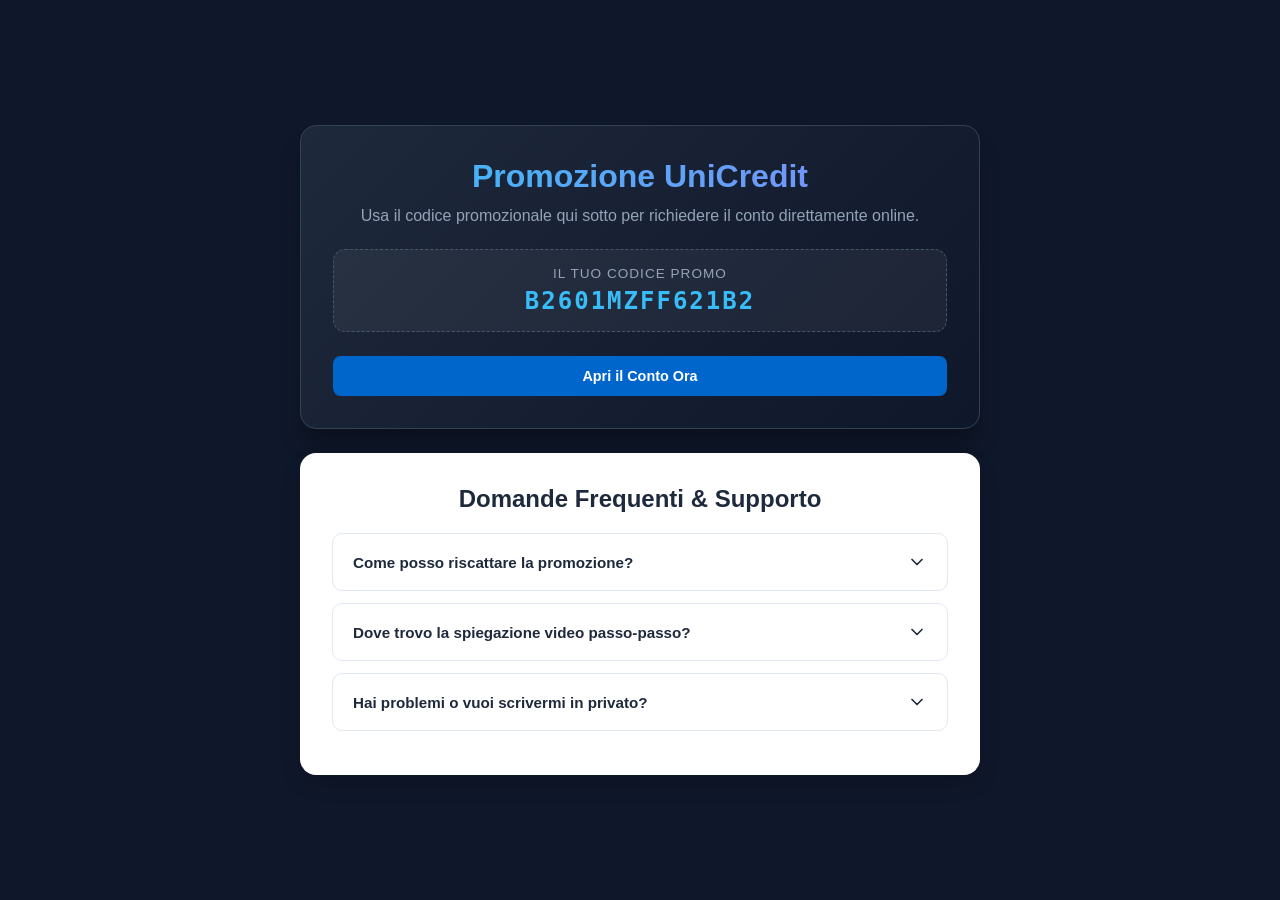
==== buddy.html @ 27d8ff34 "buddy" ====
<!DOCTYPE html>
<html lang="it">
<head>
  <meta charset="UTF-8">
  <meta name="viewport" content="width=device-width, initial-scale=1.0">
  <title>Promo UniCredit & Info</title>
  <style>
    :root {
      --primary: #0066cc;
      --primary-hover: #004fb3;
      --bg-card: #ffffff;
      --bg-page: #0f172a;
      --text-main: #f8fafc;
      --text-card: #1e293b;
      --text-muted: #64748b;
      --border-color: #e2e8f0;
      --radius: 16px;
      --transition: all 0.3s cubic-bezier(0.4, 0, 0.2, 1);
    }

    * {
      box-sizing: border-box;
      margin: 0;
      padding: 0;
      font-family: -apple-system, BlinkMacSystemFont, "Segoe UI", Roboto, Helvetica, Arial, sans-serif;
    }

    body {
      background-color: var(--bg-page);
      color: var(--text-main);
      min-height: 100vh;
      display: flex;
      justify-content: center;
      align-items: center;
      padding: 24px 16px;
    }

    .main-wrapper {
      width: 100%;
      max-width: 680px;
      display: flex;
      flex-direction: column;
      gap: 24px;
    }

    /* CARD PROMO PRINCIPALE */
    .hero-card {
      background: linear-gradient(135deg, #1e293b 0%, #0f172a 100%);
      border: 1px solid #334155;
      padding: 32px;
      border-radius: var(--radius);
      text-align: center;
      box-shadow: 0 20px 25px -5px rgba(0, 0, 0, 0.3);
    }

    .hero-title {
      font-size: 2rem;
      font-weight: 800;
      margin-bottom: 12px;
      background: linear-gradient(to right, #38bdf8, #818cf8);
      -webkit-background-clip: text;
      -webkit-text-fill-color: transparent;
    }

    .hero-sub {
      color: #94a3b8;
      font-size: 1rem;
      margin-bottom: 24px;
    }

    .code-container {
      background: rgba(255, 255, 255, 0.05);
      border: 1px dashed #475569;
      border-radius: 12px;
      padding: 16px;
      margin-bottom: 24px;
    }

    .code-label {
      font-size: 0.85rem;
      color: #94a3b8;
      text-transform: uppercase;
      letter-spacing: 1px;
      margin-bottom: 6px;
    }

    .code-value {
      font-family: monospace;
      font-size: 1.5rem;
      font-weight: 700;
      color: #38bdf8;
      letter-spacing: 2px;
    }

    /* FAQ CONTAINER (LIGHT THEME DENTRO LA CARD) */
    .faq-container {
      background: var(--bg-card);
      color: var(--text-card);
      padding: 32px;
      border-radius: var(--radius);
      box-shadow: 0 10px 25px -5px rgba(0, 0, 0, 0.2);
    }

    .faq-title {
      font-size: 1.5rem;
      font-weight: 700;
      margin-bottom: 20px;
      text-align: center;
      color: var(--text-card);
    }

    .accordion-item {
      border: 1px solid var(--border-color);
      border-radius: 10px;
      margin-bottom: 12px;
      overflow: hidden;
      transition: var(--transition);
    }

    .accordion-item:hover {
      border-color: #cbd5e1;
    }

    .accordion-header {
      width: 100%;
      padding: 18px 20px;
      background: none;
      border: none;
      text-align: left;
      font-size: 0.95rem;
      font-weight: 600;
      color: var(--text-card);
      display: flex;
      justify-content: space-between;
      align-items: center;
      cursor: pointer;
      transition: var(--transition);
    }

    .accordion-header:hover {
      background-color: #f8fafc;
    }

    .accordion-icon {
      width: 20px;
      height: 20px;
      transition: transform 0.3s ease;
      fill: none;
      stroke: currentColor;
      stroke-width: 2;
      stroke-linecap: round;
      stroke-linejoin: round;
      flex-shrink: 0;
    }

    .accordion-item.active .accordion-icon {
      transform: rotate(180deg);
    }

    .accordion-content {
      max-height: 0;
      overflow: hidden;
      transition: max-height 0.35s ease-out, padding 0.35s ease;
      background-color: #ffffff;
      padding: 0 20px;
    }

    .accordion-item.active .accordion-content {
      padding: 0 20px 20px 20px;
    }

    .content-body {
      color: var(--text-muted);
      font-size: 0.9rem;
      line-height: 1.6;
      border-top: 1px solid #f1f5f9;
      padding-top: 14px;
    }

    /* BOTTONI */
    .btn-group {
      display: flex;
      gap: 10px;
      flex-wrap: wrap;
      margin-top: 16px;
    }

    .btn {
      display: inline-flex;
      align-items: center;
      justify-content: center;
      padding: 12px 20px;
      border-radius: 8px;
      font-weight: 600;
      text-decoration: none;
      font-size: 0.9rem;
      transition: var(--transition);
      flex: 1;
      min-width: 180px;
      cursor: pointer;
    }

    .btn-primary {
      background-color: var(--primary);
      color: white;
    }

    .btn-primary:hover {
      background-color: var(--primary-hover);
      transform: translateY(-2px);
    }

    .btn-telegram {
      background-color: #229ED9;
      color: white;
    }

    .btn-telegram:hover {
      background-color: #1a82b4;
      transform: translateY(-2px);
    }

    .btn-tiktok {
      background-color: #000000;
      color: white;
    }

    .btn-tiktok:hover {
      background-color: #1a1a1a;
      transform: translateY(-2px);
    }
  </style>
</head>
<body>

  <div class="main-wrapper">
    
    <!-- CARD PRINCIPALE HERO -->
    <div class="hero-card">
      <h1 class="hero-title">Promozione UniCredit</h1>
      <p class="hero-sub">Usa il codice promozionale qui sotto per richiedere il conto direttamente online.</p>
      
      <div class="code-container">
        <div class="code-label">Il tuo Codice Promo</div>
        <div class="code-value">B2601MZFF621B2</div>
      </div>

      <div class="btn-group">
        <a href="https://prodotti-per-te.unicredit.it/workflow/UCX_AOO_GENIUS_UCI?tenant_code=BBB&target_tenant_code=BBB" target="_blank" class="btn btn-primary">
          Apri il Conto Ora
        </a>
      </div>
    </div>

    <!-- SEZIONE FAQ -->
    <div class="faq-container">
      <h2 class="faq-title">Domande Frequenti & Supporto</h2>

      <!-- FAQ 1: Link e Codice -->
      <div class="accordion-item">
        <button class="accordion-header">
          <span>Come posso riscattare la promozione?</span>
          <svg class="accordion-icon" viewBox="0 0 24 24"><polyline points="6 9 12 15 18 9"></polyline></svg>
        </button>
        <div class="accordion-content">
          <div class="content-body">
            Ti basta cliccare sul pulsante qui sotto per accedere al portale UniCredit ed inserire il codice promozionale <strong>B2601MZFF621B2</strong> durante la fase di registrazione.
            <div class="btn-group">
              <a href="https://prodotti-per-te.unicredit.it/workflow/UCX_AOO_GENIUS_UCI?tenant_code=BBB&target_tenant_code=BBB" target="_blank" class="btn btn-primary">
                Vai al Sito UniCredit
              </a>
            </div>
          </div>
        </div>
      </div>

      <!-- FAQ 2: Spiegazione Video TikTok -->
      <div class="accordion-item">
        <button class="accordion-header">
          <span>Dove trovo la spiegazione video passo-passo?</span>
          <svg class="accordion-icon" viewBox="0 0 24 24"><polyline points="6 9 12 15 18 9"></polyline></svg>
        </button>
        <div class="accordion-content">
          <div class="content-body">
            Ho spiegato tutto la procedura a voce in un video dedicato su TikTok. Puoi guardarlo per seguire tutti i passaggi senza commettere errori.
            <div class="btn-group">
              <a href="https://vm.tiktok.com/ZN8R5REsF/" target="_blank" class="btn btn-tiktok">
                Guarda la Spiegazione Video
              </a>
            </div>
          </div>
        </div>
      </div>

      <!-- FAQ 3: Contatti Telegram e TikTok -->
      <div class="accordion-item">
        <button class="accordion-header">
          <span>Hai problemi o vuoi scrivermi in privato?</span>
          <svg class="accordion-icon" viewBox="0 0 24 24"><polyline points="6 9 12 15 18 9"></polyline></svg>
        </button>
        <div class="accordion-content">
          <div class="content-body">
            Se hai dubbi o vuoi assistenza prioritaria, puoi scrivermi direttamente su Telegram o nei messaggi privati di TikTok (Username: <strong>@pinguiniera</strong>).
            <div class="btn-group">
              <a href="https://t.me/pinguiniera" target="_blank" class="btn btn-telegram">
                Scrivimi su Telegram
              </a>
              <a href="https://www.tiktok.com/@pinguiniera" target="_blank" class="btn btn-tiktok">
                Scrivimi su TikTok
              </a>
            </div>
          </div>
        </div>
      </div>

    </div>

  </div>

  <script>
    document.querySelectorAll('.accordion-header').forEach(button => {
      button.addEventListener('click', () => {
        const accordionItem = button.parentElement;
        const content = accordionItem.querySelector('.accordion-content');

        document.querySelectorAll('.accordion-item').forEach(item => {
          if (item !== accordionItem && item.classList.contains('active')) {
            item.classList.remove('active');
            item.querySelector('.accordion-content').style.maxHeight = null;
          }
        });

        accordionItem.classList.toggle('active');

        if (accordionItem.classList.contains('active')) {
          content.style.maxHeight = content.scrollHeight + "px";
        } else {
          content.style.maxHeight = null;
        }
      });
    });
  </script>

</body>
</html>
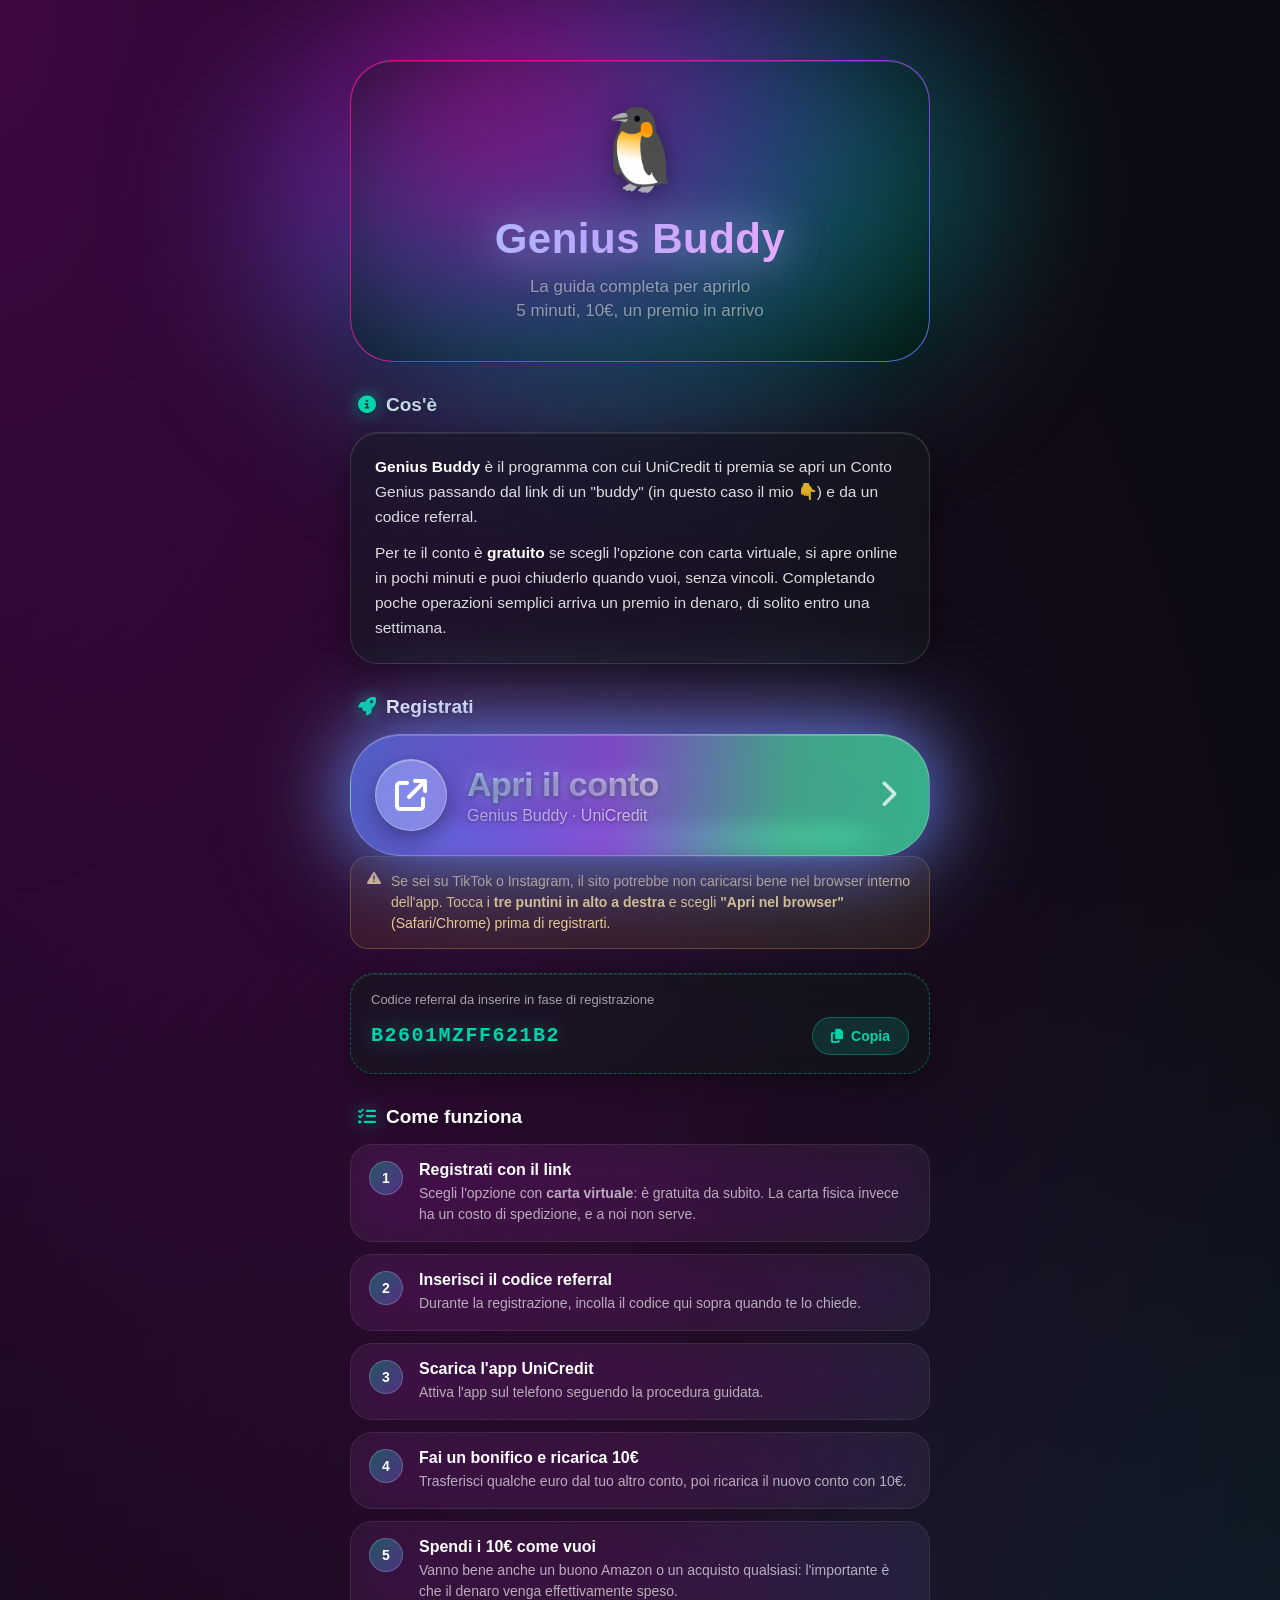
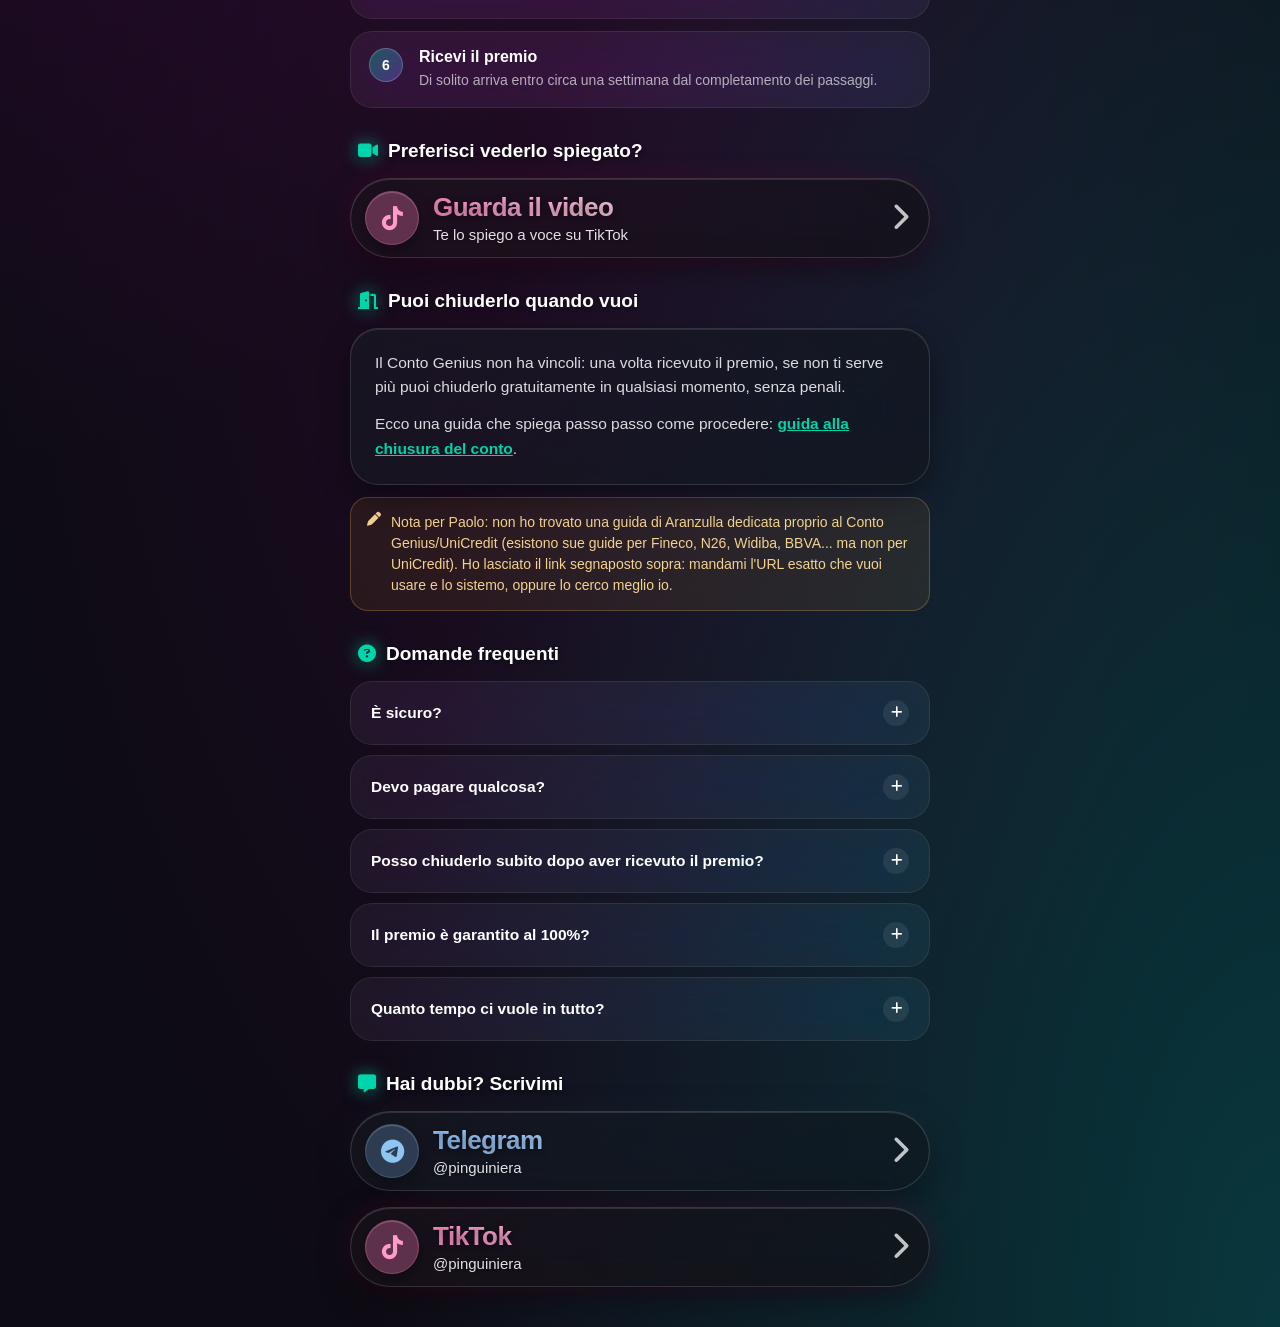
==== commit 698155f6: "buddy update claude" ====
--- a/buddy.html
+++ b/buddy.html
@@ -1,345 +1,247 @@
 <!DOCTYPE html>
 <html lang="it">
 <head>
-  <meta charset="UTF-8">
-  <meta name="viewport" content="width=device-width, initial-scale=1.0">
-  <title>Promo UniCredit & Info</title>
-  <style>
-    :root {
-      --primary: #0066cc;
-      --primary-hover: #004fb3;
-      --bg-card: #ffffff;
-      --bg-page: #0f172a;
-      --text-main: #f8fafc;
-      --text-card: #1e293b;
-      --text-muted: #64748b;
-      --border-color: #e2e8f0;
-      --radius: 16px;
-      --transition: all 0.3s cubic-bezier(0.4, 0, 0.2, 1);
-    }
-
-    * {
-      box-sizing: border-box;
-      margin: 0;
-      padding: 0;
-      font-family: -apple-system, BlinkMacSystemFont, "Segoe UI", Roboto, Helvetica, Arial, sans-serif;
-    }
-
-    body {
-      background-color: var(--bg-page);
-      color: var(--text-main);
-      min-height: 100vh;
-      display: flex;
-      justify-content: center;
-      align-items: center;
-      padding: 24px 16px;
-    }
-
-    .main-wrapper {
-      width: 100%;
-      max-width: 680px;
-      display: flex;
-      flex-direction: column;
-      gap: 24px;
-    }
-
-    /* CARD PROMO PRINCIPALE */
-    .hero-card {
-      background: linear-gradient(135deg, #1e293b 0%, #0f172a 100%);
-      border: 1px solid #334155;
-      padding: 32px;
-      border-radius: var(--radius);
-      text-align: center;
-      box-shadow: 0 20px 25px -5px rgba(0, 0, 0, 0.3);
-    }
-
-    .hero-title {
-      font-size: 2rem;
-      font-weight: 800;
-      margin-bottom: 12px;
-      background: linear-gradient(to right, #38bdf8, #818cf8);
-      -webkit-background-clip: text;
-      -webkit-text-fill-color: transparent;
-    }
-
-    .hero-sub {
-      color: #94a3b8;
-      font-size: 1rem;
-      margin-bottom: 24px;
-    }
-
-    .code-container {
-      background: rgba(255, 255, 255, 0.05);
-      border: 1px dashed #475569;
-      border-radius: 12px;
-      padding: 16px;
-      margin-bottom: 24px;
-    }
-
-    .code-label {
-      font-size: 0.85rem;
-      color: #94a3b8;
-      text-transform: uppercase;
-      letter-spacing: 1px;
-      margin-bottom: 6px;
-    }
-
-    .code-value {
-      font-family: monospace;
-      font-size: 1.5rem;
-      font-weight: 700;
-      color: #38bdf8;
-      letter-spacing: 2px;
-    }
-
-    /* FAQ CONTAINER (LIGHT THEME DENTRO LA CARD) */
-    .faq-container {
-      background: var(--bg-card);
-      color: var(--text-card);
-      padding: 32px;
-      border-radius: var(--radius);
-      box-shadow: 0 10px 25px -5px rgba(0, 0, 0, 0.2);
-    }
-
-    .faq-title {
-      font-size: 1.5rem;
-      font-weight: 700;
-      margin-bottom: 20px;
-      text-align: center;
-      color: var(--text-card);
-    }
-
-    .accordion-item {
-      border: 1px solid var(--border-color);
-      border-radius: 10px;
-      margin-bottom: 12px;
-      overflow: hidden;
-      transition: var(--transition);
-    }
-
-    .accordion-item:hover {
-      border-color: #cbd5e1;
-    }
-
-    .accordion-header {
-      width: 100%;
-      padding: 18px 20px;
-      background: none;
-      border: none;
-      text-align: left;
-      font-size: 0.95rem;
-      font-weight: 600;
-      color: var(--text-card);
-      display: flex;
-      justify-content: space-between;
-      align-items: center;
-      cursor: pointer;
-      transition: var(--transition);
-    }
-
-    .accordion-header:hover {
-      background-color: #f8fafc;
-    }
-
-    .accordion-icon {
-      width: 20px;
-      height: 20px;
-      transition: transform 0.3s ease;
-      fill: none;
-      stroke: currentColor;
-      stroke-width: 2;
-      stroke-linecap: round;
-      stroke-linejoin: round;
-      flex-shrink: 0;
-    }
-
-    .accordion-item.active .accordion-icon {
-      transform: rotate(180deg);
-    }
-
-    .accordion-content {
-      max-height: 0;
-      overflow: hidden;
-      transition: max-height 0.35s ease-out, padding 0.35s ease;
-      background-color: #ffffff;
-      padding: 0 20px;
-    }
-
-    .accordion-item.active .accordion-content {
-      padding: 0 20px 20px 20px;
-    }
-
-    .content-body {
-      color: var(--text-muted);
-      font-size: 0.9rem;
-      line-height: 1.6;
-      border-top: 1px solid #f1f5f9;
-      padding-top: 14px;
-    }
-
-    /* BOTTONI */
-    .btn-group {
-      display: flex;
-      gap: 10px;
-      flex-wrap: wrap;
-      margin-top: 16px;
-    }
-
-    .btn {
-      display: inline-flex;
-      align-items: center;
-      justify-content: center;
-      padding: 12px 20px;
-      border-radius: 8px;
-      font-weight: 600;
-      text-decoration: none;
-      font-size: 0.9rem;
-      transition: var(--transition);
-      flex: 1;
-      min-width: 180px;
-      cursor: pointer;
-    }
-
-    .btn-primary {
-      background-color: var(--primary);
-      color: white;
-    }
-
-    .btn-primary:hover {
-      background-color: var(--primary-hover);
-      transform: translateY(-2px);
-    }
-
-    .btn-telegram {
-      background-color: #229ED9;
-      color: white;
-    }
-
-    .btn-telegram:hover {
-      background-color: #1a82b4;
-      transform: translateY(-2px);
-    }
-
-    .btn-tiktok {
-      background-color: #000000;
-      color: white;
-    }
-
-    .btn-tiktok:hover {
-      background-color: #1a1a1a;
-      transform: translateY(-2px);
-    }
-  </style>
+<meta charset="UTF-8">
+<meta name="viewport" content="width=device-width, initial-scale=1.0">
+<title>Conto Genius Buddy – Guida completa</title>
+<meta name="description" content="Come aprire il Conto Genius Buddy di UniCredit, passo dopo passo: registrazione, codice referral, ricarica e premio.">
+<link rel="stylesheet" href="https://cdnjs.cloudflare.com/ajax/libs/font-awesome/6.5.1/css/all.min.css">
+<link rel="stylesheet" href="styles.css">
 </head>
 <body>
 
-  <div class="main-wrapper">
-    
-    <!-- CARD PRINCIPALE HERO -->
-    <div class="hero-card">
-      <h1 class="hero-title">Promozione UniCredit</h1>
-      <p class="hero-sub">Usa il codice promozionale qui sotto per richiedere il conto direttamente online.</p>
-      
-      <div class="code-container">
-        <div class="code-label">Il tuo Codice Promo</div>
-        <div class="code-value">B2601MZFF621B2</div>
-      </div>
-
-      <div class="btn-group">
-        <a href="https://prodotti-per-te.unicredit.it/workflow/UCX_AOO_GENIUS_UCI?tenant_code=BBB&target_tenant_code=BBB" target="_blank" class="btn btn-primary">
-          Apri il Conto Ora
-        </a>
-      </div>
-    </div>
-
-    <!-- SEZIONE FAQ -->
-    <div class="faq-container">
-      <h2 class="faq-title">Domande Frequenti & Supporto</h2>
-
-      <!-- FAQ 1: Link e Codice -->
-      <div class="accordion-item">
-        <button class="accordion-header">
-          <span>Come posso riscattare la promozione?</span>
-          <svg class="accordion-icon" viewBox="0 0 24 24"><polyline points="6 9 12 15 18 9"></polyline></svg>
-        </button>
-        <div class="accordion-content">
-          <div class="content-body">
-            Ti basta cliccare sul pulsante qui sotto per accedere al portale UniCredit ed inserire il codice promozionale <strong>B2601MZFF621B2</strong> durante la fase di registrazione.
-            <div class="btn-group">
-              <a href="https://prodotti-per-te.unicredit.it/workflow/UCX_AOO_GENIUS_UCI?tenant_code=BBB&target_tenant_code=BBB" target="_blank" class="btn btn-primary">
-                Vai al Sito UniCredit
-              </a>
-            </div>
-          </div>
-        </div>
-      </div>
-
-      <!-- FAQ 2: Spiegazione Video TikTok -->
-      <div class="accordion-item">
-        <button class="accordion-header">
-          <span>Dove trovo la spiegazione video passo-passo?</span>
-          <svg class="accordion-icon" viewBox="0 0 24 24"><polyline points="6 9 12 15 18 9"></polyline></svg>
-        </button>
-        <div class="accordion-content">
-          <div class="content-body">
-            Ho spiegato tutto la procedura a voce in un video dedicato su TikTok. Puoi guardarlo per seguire tutti i passaggi senza commettere errori.
-            <div class="btn-group">
-              <a href="https://vm.tiktok.com/ZN8R5REsF/" target="_blank" class="btn btn-tiktok">
-                Guarda la Spiegazione Video
-              </a>
-            </div>
-          </div>
-        </div>
-      </div>
-
-      <!-- FAQ 3: Contatti Telegram e TikTok -->
-      <div class="accordion-item">
-        <button class="accordion-header">
-          <span>Hai problemi o vuoi scrivermi in privato?</span>
-          <svg class="accordion-icon" viewBox="0 0 24 24"><polyline points="6 9 12 15 18 9"></polyline></svg>
-        </button>
-        <div class="accordion-content">
-          <div class="content-body">
-            Se hai dubbi o vuoi assistenza prioritaria, puoi scrivermi direttamente su Telegram o nei messaggi privati di TikTok (Username: <strong>@pinguiniera</strong>).
-            <div class="btn-group">
-              <a href="https://t.me/pinguiniera" target="_blank" class="btn btn-telegram">
-                Scrivimi su Telegram
-              </a>
-              <a href="https://www.tiktok.com/@pinguiniera" target="_blank" class="btn btn-tiktok">
-                Scrivimi su TikTok
-              </a>
-            </div>
-          </div>
-        </div>
-      </div>
-
-    </div>
-
-  </div>
-
-  <script>
-    document.querySelectorAll('.accordion-header').forEach(button => {
-      button.addEventListener('click', () => {
-        const accordionItem = button.parentElement;
-        const content = accordionItem.querySelector('.accordion-content');
-
-        document.querySelectorAll('.accordion-item').forEach(item => {
-          if (item !== accordionItem && item.classList.contains('active')) {
-            item.classList.remove('active');
-            item.querySelector('.accordion-content').style.maxHeight = null;
-          }
-        });
-
-        accordionItem.classList.toggle('active');
-
-        if (accordionItem.classList.contains('active')) {
-          content.style.maxHeight = content.scrollHeight + "px";
-        } else {
-          content.style.maxHeight = null;
+<div class="site">
+
+  <!-- HERO -->
+  <div class="profile-card">
+    <div class="memoji">🐧</div>
+    <div class="handle">Genius Buddy</div>
+    <p class="line">La guida completa per aprirlo</p>
+    <p class="line">5 minuti, 10€, un premio in arrivo</p>
+  </div>
+
+  <!-- COS'È -->
+  <div class="section-header">
+    <h3><i class="fa-solid fa-circle-info"></i> Cos'è</h3>
+  </div>
+  <div class="info-card">
+    <p><strong>Genius Buddy</strong> è il programma con cui UniCredit ti premia se apri un Conto Genius passando dal link di un "buddy" (in questo caso il mio 👇) e da un codice referral.</p>
+    <p>Per te il conto è <strong>gratuito</strong> se scegli l'opzione con carta virtuale, si apre online in pochi minuti e puoi chiuderlo quando vuoi, senza vincoli. Completando poche operazioni semplici arriva un premio in denaro, di solito entro una settimana.</p>
+  </div>
+
+  <!-- CTA REGISTRAZIONE -->
+  <div class="section-header">
+    <h3><i class="fa-solid fa-rocket"></i> Registrati</h3>
+  </div>
+  <div class="links">
+    <a class="link" data-type="gradient" href="https://prodotti-per-te.unicredit.it/workflow/UCX_AOO_GENIUS_UCI?tenant_code=BBB&target_tenant_code=BBB" target="_blank" rel="noopener">
+      <div class="chip"><i class="fa-solid fa-arrow-up-right-from-square"></i></div>
+      <div class="label">
+        <div class="title">Apri il conto</div>
+        <div class="sub">Genius Buddy · UniCredit</div>
+      </div>
+      <div class="arrow"><i class="fa-solid fa-chevron-right"></i></div>
+    </a>
+  </div>
+
+  <div class="notice">
+    <i class="fa-solid fa-triangle-exclamation"></i>
+    <span>Se sei su TikTok o Instagram, il sito potrebbe non caricarsi bene nel browser interno dell'app. Tocca i <strong>tre puntini in alto a destra</strong> e scegli <strong>"Apri nel browser"</strong> (Safari/Chrome) prima di registrarti.</span>
+  </div>
+
+  <!-- CODICE REFERRAL -->
+  <div class="code-box">
+    <div class="code-label">Codice referral da inserire in fase di registrazione</div>
+    <div class="code-row">
+      <span class="code-value" id="refCode">B2601MZFF621B2</span>
+      <button class="copy-btn" id="copyBtn" onclick="copyCode()">
+        <i class="fa-solid fa-copy"></i> <span id="copyLabel">Copia</span>
+      </button>
+    </div>
+  </div>
+
+  <!-- COME FUNZIONA -->
+  <div class="section-header">
+    <h3><i class="fa-solid fa-list-check"></i> Come funziona</h3>
+  </div>
+  <div class="steps">
+    <div class="step">
+      <div class="step-num">1</div>
+      <div class="step-text">
+        <h4>Registrati con il link</h4>
+        <p>Scegli l'opzione con <strong>carta virtuale</strong>: è gratuita da subito. La carta fisica invece ha un costo di spedizione, e a noi non serve.</p>
+      </div>
+    </div>
+    <div class="step">
+      <div class="step-num">2</div>
+      <div class="step-text">
+        <h4>Inserisci il codice referral</h4>
+        <p>Durante la registrazione, incolla il codice qui sopra quando te lo chiede.</p>
+      </div>
+    </div>
+    <div class="step">
+      <div class="step-num">3</div>
+      <div class="step-text">
+        <h4>Scarica l'app UniCredit</h4>
+        <p>Attiva l'app sul telefono seguendo la procedura guidata.</p>
+      </div>
+    </div>
+    <div class="step">
+      <div class="step-num">4</div>
+      <div class="step-text">
+        <h4>Fai un bonifico e ricarica 10€</h4>
+        <p>Trasferisci qualche euro dal tuo altro conto, poi ricarica il nuovo conto con 10€.</p>
+      </div>
+    </div>
+    <div class="step">
+      <div class="step-num">5</div>
+      <div class="step-text">
+        <h4>Spendi i 10€ come vuoi</h4>
+        <p>Vanno bene anche un buono Amazon o un acquisto qualsiasi: l'importante è che il denaro venga effettivamente speso.</p>
+      </div>
+    </div>
+    <div class="step">
+      <div class="step-num">6</div>
+      <div class="step-text">
+        <h4>Ricevi il premio</h4>
+        <p>Di solito arriva entro circa una settimana dal completamento dei passaggi.</p>
+      </div>
+    </div>
+  </div>
+
+  <!-- VIDEO SPIEGAZIONE -->
+  <div class="section-header">
+    <h3><i class="fa-solid fa-video"></i> Preferisci vederlo spiegato?</h3>
+  </div>
+  <div class="links">
+    <a class="link" data-type="tiktok" href="https://vm.tiktok.com/ZN8R5REsF/" target="_blank" rel="noopener">
+      <div class="chip"><i class="fa-brands fa-tiktok"></i></div>
+      <div class="label">
+        <div class="title">Guarda il video</div>
+        <div class="sub">Te lo spiego a voce su TikTok</div>
+      </div>
+      <div class="arrow"><i class="fa-solid fa-chevron-right"></i></div>
+    </a>
+  </div>
+
+  <!-- CHIUSURA -->
+  <div class="section-header">
+    <h3><i class="fa-solid fa-door-open"></i> Puoi chiuderlo quando vuoi</h3>
+  </div>
+  <div class="info-card">
+    <p>Il Conto Genius non ha vincoli: una volta ricevuto il premio, se non ti serve più puoi chiuderlo gratuitamente in qualsiasi momento, senza penali.</p>
+    <p>Ecco una guida che spiega passo passo come procedere: <a href="#" style="color:#00d4aa; font-weight:600;">guida alla chiusura del conto</a>.</p>
+  </div>
+  <div class="notice">
+    <i class="fa-solid fa-pen"></i>
+    <span>Nota per Paolo: non ho trovato una guida di Aranzulla dedicata proprio al Conto Genius/UniCredit (esistono sue guide per Fineco, N26, Widiba, BBVA... ma non per UniCredit). Ho lasciato il link segnaposto sopra: mandami l'URL esatto che vuoi usare e lo sistemo, oppure lo cerco meglio io.</span>
+  </div>
+
+  <!-- FAQ -->
+  <div class="section-header">
+    <h3><i class="fa-solid fa-circle-question"></i> Domande frequenti</h3>
+  </div>
+  <div class="faq" id="faq">
+    <div class="faq-item">
+      <button class="faq-question">
+        È sicuro?
+        <span class="faq-icon"><i class="fa-solid fa-plus"></i></span>
+      </button>
+      <div class="faq-answer"><p>Sì. UniCredit è una banca regolamentata e il Conto Genius è un prodotto ufficiale della banca, non una promozione di terzi.</p></div>
+    </div>
+    <div class="faq-item">
+      <button class="faq-question">
+        Devo pagare qualcosa?
+        <span class="faq-icon"><i class="fa-solid fa-plus"></i></span>
+      </button>
+      <div class="faq-answer"><p>No, se in fase di registrazione scegli l'opzione con carta virtuale l'apertura è gratuita. La carta fisica ha invece un costo di spedizione, che puoi tranquillamente evitare.</p></div>
+    </div>
+    <div class="faq-item">
+      <button class="faq-question">
+        Posso chiuderlo subito dopo aver ricevuto il premio?
+        <span class="faq-icon"><i class="fa-solid fa-plus"></i></span>
+      </button>
+      <div class="faq-answer"><p>Sì, puoi chiuderlo quando vuoi e senza costi, come qualsiasi conto corrente.</p></div>
+    </div>
+    <div class="faq-item">
+      <button class="faq-question">
+        Il premio è garantito al 100%?
+        <span class="faq-icon"><i class="fa-solid fa-plus"></i></span>
+      </button>
+      <div class="faq-answer"><p>Il premio dipende dalle condizioni della promozione attiva al momento della registrazione: verifica sempre i dettagli aggiornati sul sito UniCredit prima di procedere.</p></div>
+    </div>
+    <div class="faq-item">
+      <button class="faq-question">
+        Quanto tempo ci vuole in tutto?
+        <span class="faq-icon"><i class="fa-solid fa-plus"></i></span>
+      </button>
+      <div class="faq-answer"><p>La registrazione richiede circa 5-10 minuti. Poi ti serve solo fare il bonifico, ricaricare e spendere i 10€: il resto è automatico.</p></div>
+    </div>
+  </div>
+
+  <!-- CONTATTI -->
+  <div class="section-header">
+    <h3><i class="fa-solid fa-message"></i> Hai dubbi? Scrivimi</h3>
+  </div>
+  <div class="links">
+    <a class="link" data-type="telegram" href="https://t.me/pinguiniera" target="_blank" rel="noopener">
+      <div class="chip"><i class="fa-brands fa-telegram"></i></div>
+      <div class="label">
+        <div class="title">Telegram</div>
+        <div class="sub">@pinguiniera</div>
+      </div>
+      <div class="arrow"><i class="fa-solid fa-chevron-right"></i></div>
+    </a>
+    <a class="link" data-type="tiktok" href="https://www.tiktok.com/@pinguiniera" target="_blank" rel="noopener">
+      <div class="chip"><i class="fa-brands fa-tiktok"></i></div>
+      <div class="label">
+        <div class="title">TikTok</div>
+        <div class="sub">@pinguiniera</div>
+      </div>
+      <div class="arrow"><i class="fa-solid fa-chevron-right"></i></div>
+    </a>
+  </div>
+
+</div>
+
+<script>
+  function copyCode() {
+    const code = document.getElementById('refCode').textContent;
+    const btn = document.getElementById('copyBtn');
+    const label = document.getElementById('copyLabel');
+    navigator.clipboard.writeText(code).then(() => {
+      btn.classList.add('copied');
+      label.textContent = 'Copiato!';
+      setTimeout(() => {
+        btn.classList.remove('copied');
+        label.textContent = 'Copia';
+      }, 1800);
+    });
+  }
+
+  document.querySelectorAll('.faq-question').forEach(btn => {
+    btn.addEventListener('click', () => {
+      const item = btn.closest('.faq-item');
+      const answer = item.querySelector('.faq-answer');
+      const isOpen = item.classList.contains('open');
+
+      document.querySelectorAll('.faq-item.open').forEach(openItem => {
+        if (openItem !== item) {
+          openItem.classList.remove('open');
+          openItem.querySelector('.faq-answer').style.maxHeight = null;
         }
       });
+
+      if (isOpen) {
+        item.classList.remove('open');
+        answer.style.maxHeight = null;
+      } else {
+        item.classList.add('open');
+        answer.style.maxHeight = answer.scrollHeight + 'px';
+      }
     });
-  </script>
+  });
+</script>
 
 </body>
 </html>
--- a/styles.css
+++ b/styles.css
@@ -0,0 +1,1364 @@
+* {
+    margin: 0;
+    padding: 0;
+    box-sizing: border-box;
+}
+
+html, body {
+    max-width: 100vw;
+    overflow-x: hidden;
+}
+
+body {
+    font-family: -apple-system, BlinkMacSystemFont, 'SF Pro Display', 'Segoe UI', Roboto, 'Helvetica Neue', Arial, sans-serif;
+    background: #0d0b14;
+    background-image: 
+        radial-gradient(ellipse at 0% 0%, rgba(139, 0, 139, 0.4) 0%, transparent 50%),
+        radial-gradient(ellipse at 100% 100%, rgba(0, 139, 139, 0.35) 0%, transparent 50%),
+        radial-gradient(ellipse at 50% 50%, rgba(58, 12, 58, 0.5) 0%, transparent 80%);
+    color: #fff;
+    min-height: 100vh;
+    padding: 60px 20px 40px;
+    display: flex;
+    justify-content: center;
+    align-items: flex-start;
+    position: relative;
+    overflow-x: hidden;
+}
+
+body::before {
+    content: '';
+    position: fixed;
+    top: 0;
+    left: 0;
+    width: 100%;
+    height: 100%;
+    background-image: 
+        repeating-linear-gradient(0deg, transparent, transparent 2px, rgba(0, 0, 0, 0.03) 2px, rgba(0, 0, 0, 0.03) 4px);
+    pointer-events: none;
+    z-index: 1;
+    opacity: 0.5;
+}
+
+.site {
+    width: 100%;
+    max-width: 580px;
+    position: relative;
+    z-index: 2;
+}
+
+/* Profile Card */
+.profile-card {
+    position: relative;
+    background: linear-gradient(135deg, rgb(8, 8, 8) 0%, rgb(5, 5, 5) 100%);
+    backdrop-filter: blur(60px) saturate(180%);
+    -webkit-backdrop-filter: blur(60px) saturate(180%);
+    border-radius: 42px;
+    padding: 42px 32px 36px;
+    text-align: center;
+    margin-bottom: 26px;
+    border: 1px solid rgba(255, 255, 255, 0.18);
+    background-clip: padding-box;
+    overflow: visible;
+    box-shadow: 
+        inset 0 1px 0 0 rgba(255, 255, 255, 0.15),
+        0 20px 60px rgba(0, 0, 0, 0.5),
+        0 1px 2px rgba(0, 0, 0, 0.3);
+}
+
+.profile-card::before {
+    content: '';
+    position: absolute;
+    inset: -1px;
+    border-radius: 43px;
+    padding: 1px;
+    background: linear-gradient(135deg, 
+        #ff0080 0%, 
+        #ff0080 15%,
+        #b030ff 30%, 
+        #4080ff 50%, 
+        #00d4aa 75%,
+        #00ffcc 100%);
+    background-size: 200% 200%;
+    -webkit-mask: linear-gradient(#fff 0 0) content-box, linear-gradient(#fff 0 0);
+    -webkit-mask-composite: xor;
+    mask: linear-gradient(#fff 0 0) content-box, linear-gradient(#fff 0 0);
+    mask-composite: exclude;
+    z-index: -1;
+    animation: borderShift 6s ease-in-out infinite;
+    opacity: 0.8;
+}
+
+@keyframes borderShift {
+    0%, 100% {
+        background-position: 0% 50%;
+    }
+    50% {
+        background-position: 100% 50%;
+    }
+}
+
+.profile-card::after {
+    content: '';
+    position: absolute;
+    inset: -80px;
+    border-radius: 50%;
+    background: radial-gradient(ellipse at 30% 30%, 
+        rgba(255, 0, 128, 0.8) 0%,
+        rgba(176, 48, 255, 0.7) 20%,
+        rgba(64, 128, 255, 0.6) 40%,
+        rgba(0, 212, 170, 0.5) 60%,
+        transparent 80%);
+    filter: blur(90px);
+    z-index: -2;
+    opacity: 0.85;
+    animation: glowPulse 4s ease-in-out infinite;
+}
+
+@keyframes glowPulse {
+    0%, 100% {
+        opacity: 0.85;
+        transform: scale(1);
+    }
+    50% {
+        opacity: 1;
+        transform: scale(1.05);
+    }
+}
+
+.memoji {
+    font-size: 80px;
+    margin-bottom: 18px;
+    filter: drop-shadow(0 4px 12px rgba(0, 0, 0, 0.4));
+}
+
+.memoji img {
+    width: var(--memoji-width, 105px);
+    height: var(--memoji-height, 105px);
+    border-radius: 0;
+    object-fit: contain;
+    filter: drop-shadow(0 4px 12px rgba(0, 0, 0, 0.4));
+}
+
+.handle {
+    font-size: 42px;
+    font-weight: 600;
+    margin-bottom: 14px;
+    letter-spacing: 0.5px;
+    position: relative;
+    background: linear-gradient(90deg, 
+        #a8c5ff 0%,
+        #b8a8ff 20%,
+        #e9a8ff 40%,
+        #ffa8d5 60%,
+        #b8a8ff 80%,
+        #a8c5ff 100%);
+    background-size: 200% 100%;
+    -webkit-background-clip: text;
+    background-clip: text;
+    -webkit-text-fill-color: transparent;
+    animation: shimmerTextRainbow 4s ease-in-out infinite;
+    filter: drop-shadow(0 0 20px rgba(168, 197, 255, 0.6)) 
+            drop-shadow(0 0 40px rgba(184, 168, 255, 0.4));
+}
+
+@keyframes shimmerTextRainbow {
+    0%, 100% {
+        background-position: 0% 0;
+    }
+    50% {
+        background-position: 200% 0;
+    }
+}
+
+.line {
+    font-size: 17px;
+    color: rgba(255, 255, 255, 0.65);
+    margin: 4px 0;
+    font-weight: 400;
+    text-shadow: 0 1px 3px rgba(0, 0, 0, 0.3);
+    filter: blur(0.3px);
+    opacity: 0.75;
+}
+
+.socials {
+    list-style: none;
+    padding: 0;
+    display: flex;
+    flex-wrap: wrap;
+    gap: 20px;
+    justify-content: center;
+    margin-top: 24px;
+}
+
+.social {
+    width: 58px;
+    height: 58px;
+    border-radius: 50%;
+    background: rgba(255, 255, 255, 0.12);
+    backdrop-filter: blur(30px) saturate(180%);
+    -webkit-backdrop-filter: blur(30px) saturate(180%);
+    border: 1px solid rgba(255, 255, 255, 0.18);
+    display: flex;
+    align-items: center;
+    justify-content: center;
+    text-decoration: none;
+    font-size: 24px;
+    color: rgba(200, 210, 230, 0.95);
+    transition: all 0.3s ease;
+    box-shadow: 
+        inset 0 1px 0 0 rgba(255, 255, 255, 0.25),
+        0 8px 24px rgba(0, 0, 0, 0.3),
+        0 1px 2px rgba(0, 0, 0, 0.2);
+}
+
+.social:hover {
+    background: rgba(255, 255, 255, 0.18);
+    transform: scale(1.08) translateY(-2px);
+    box-shadow: 
+        inset 0 1px 0 0 rgba(255, 255, 255, 0.3),
+        0 12px 32px rgba(0, 0, 0, 0.4),
+        0 1px 2px rgba(0, 0, 0, 0.2);
+}
+
+/* Section Header */
+.section-header {
+    margin: 32px 0 16px 8px;
+    text-align: left;
+}
+
+.section-header h3 {
+    font-size: 19px;
+    font-weight: 700;
+    color: #fff;
+    display: flex;
+    align-items: center;
+    gap: 10px;
+    text-shadow: 0 2px 4px rgba(0,0,0,0.4);
+}
+
+.section-header h3 i {
+    color: #00d4aa;
+    filter: drop-shadow(0 0 8px rgba(0, 212, 170, 0.6));
+    font-size: 18px;
+}
+
+/* Carousel Sponsors */
+.sponsors-carousel {
+    position: relative;
+    width: 100%;
+    margin-bottom: 12px;
+    border-radius: 36px;
+    overflow: hidden;
+    background: linear-gradient(135deg, rgba(22, 26, 32, 0.7) 0%, rgba(18, 22, 28, 0.8) 100%);
+    backdrop-filter: blur(40px) saturate(180%);
+    -webkit-backdrop-filter: blur(40px) saturate(180%);
+    border: 1px solid rgba(255, 255, 255, 0.15);
+    box-shadow: 
+        inset 0 1px 0 0 rgba(255, 255, 255, 0.15),
+        0 15px 40px rgba(0, 0, 0, 0.5),
+        0 1px 2px rgba(0, 0, 0, 0.2);
+    transform: translateZ(0);
+}
+
+.carousel-track {
+    display: flex;
+    transition: transform 0.6s cubic-bezier(0.25, 1, 0.5, 1);
+    height: 100%;
+    will-change: transform;
+}
+
+.carousel-slide {
+    min-width: 100%;
+    display: flex;
+    flex-direction: column;
+    text-decoration: none;
+    color: #fff;
+    position: relative;
+    height: 320px;
+    overflow: hidden;
+}
+
+.carousel-slide img {
+    position: absolute;
+    top: 0;
+    left: 0;
+    width: 100%;
+    height: 100%;
+    object-fit: cover;
+    transition: transform 0.6s ease;
+    z-index: 1;
+}
+
+.carousel-slide:hover img {
+    transform: scale(1.05);
+}
+
+.carousel-content {
+    position: absolute;
+    bottom: 0;
+    left: 0;
+    width: 100%;
+    padding: 60px 24px 28px;
+    display: flex;
+    flex-direction: column;
+    justify-content: flex-end;
+    background: linear-gradient(0deg, rgba(0,0,0,0.95) 0%, rgba(0,0,0,0.6) 60%, transparent 100%);
+    z-index: 2;
+    pointer-events: none;
+}
+
+.carousel-content h3 {
+    font-size: 26px;
+    font-weight: 700;
+    margin-bottom: 6px;
+    text-shadow: 0 2px 4px rgba(0,0,0,0.4);
+    background: linear-gradient(90deg, #fff, #e2e8f0);
+    -webkit-background-clip: text;
+    background-clip: text;
+    -webkit-text-fill-color: transparent;
+}
+
+.carousel-content p {
+    font-size: 15px;
+    color: rgba(255, 255, 255, 0.8);
+    font-weight: 500;
+    line-height: 1.4;
+    display: -webkit-box;
+    -webkit-line-clamp: 2;
+    -webkit-box-orient: vertical;
+    overflow: hidden;
+}
+
+.carousel-btn {
+    position: absolute;
+    top: 50%;
+    transform: translateY(-50%);
+    width: 44px;
+    height: 44px;
+    border-radius: 50%;
+    background: rgba(0, 0, 0, 0.4);
+    border: 1px solid rgba(255, 255, 255, 0.2);
+    color: white;
+    display: flex;
+    align-items: center;
+    justify-content: center;
+    cursor: pointer;
+    backdrop-filter: blur(12px) saturate(180%);
+    -webkit-backdrop-filter: blur(12px) saturate(180%);
+    transition: all 0.3s cubic-bezier(0.25, 1, 0.5, 1);
+    z-index: 10;
+    box-shadow: 0 4px 12px rgba(0,0,0,0.3);
+}
+
+.carousel-btn:hover {
+    background: rgba(255, 255, 255, 0.2);
+    transform: translateY(-50%) scale(1.1);
+    box-shadow: 0 6px 16px rgba(0,0,0,0.4);
+}
+
+.carousel-btn.prev {
+    left: 12px;
+}
+
+.carousel-btn.next {
+    right: 12px;
+}
+
+.carousel-dots {
+    position: absolute;
+    bottom: 12px;
+    left: 0;
+    right: 0;
+    display: flex;
+    justify-content: center;
+    gap: 8px;
+    z-index: 10;
+}
+
+.carousel-dot {
+    width: 8px;
+    height: 8px;
+    border-radius: 50%;
+    background: rgba(255, 255, 255, 0.3);
+    cursor: pointer;
+    transition: all 0.4s cubic-bezier(0.25, 1, 0.5, 1);
+}
+
+.carousel-dot:hover {
+    background: rgba(255, 255, 255, 0.6);
+}
+
+.carousel-dot.active {
+    background: rgba(255, 255, 255, 0.95);
+    width: 24px;
+    border-radius: 4px;
+    box-shadow: 0 0 8px rgba(255,255,255,0.4);
+}
+
+/* Sponsors All Button & Bottom Sheet */
+.sponsors-all-btn {
+    width: 100%;
+    margin-bottom: 26px;
+    padding: 16px;
+    border-radius: 20px;
+    background: rgba(255, 255, 255, 0.08);
+    backdrop-filter: blur(20px) saturate(180%);
+    -webkit-backdrop-filter: blur(20px) saturate(180%);
+    border: 1px solid rgba(255, 255, 255, 0.15);
+    color: #fff;
+    font-size: 16px;
+    font-weight: 600;
+    cursor: pointer;
+    transition: all 0.3s ease;
+    display: flex;
+    align-items: center;
+    justify-content: center;
+    gap: 10px;
+    box-shadow: 0 4px 15px rgba(0,0,0,0.2);
+}
+
+.sponsors-all-btn:hover {
+    background: rgba(255, 255, 255, 0.15);
+    transform: translateY(-2px);
+    box-shadow: 0 8px 25px rgba(0,0,0,0.3);
+}
+
+.bottom-sheet-overlay {
+    position: fixed;
+    top: 0;
+    left: 0;
+    width: 100%;
+    height: 100%;
+    background: rgba(0, 0, 0, 0.6);
+    backdrop-filter: blur(5px);
+    -webkit-backdrop-filter: blur(5px);
+    z-index: 999;
+    opacity: 0;
+    pointer-events: none;
+    transition: opacity 0.4s ease;
+}
+
+.bottom-sheet-overlay.active {
+    opacity: 1;
+    pointer-events: auto;
+}
+
+.bottom-sheet {
+    position: fixed;
+    bottom: -100%;
+    left: 50%;
+    transform: translateX(-50%);
+    width: 100%;
+    max-width: 580px;
+    max-height: 85vh;
+    background: #121212;
+    border-radius: 36px 36px 0 0;
+    z-index: 1000;
+    display: flex;
+    flex-direction: column;
+    transition: bottom 0.5s cubic-bezier(0.25, 1, 0.5, 1);
+    box-shadow: 0 -10px 40px rgba(0,0,0,0.5);
+    border-top: 1px solid rgba(255,255,255,0.1);
+}
+
+.bottom-sheet.active {
+    bottom: 0;
+}
+
+.sheet-header {
+    display: flex;
+    justify-content: space-between;
+    align-items: center;
+    padding: 24px 24px 16px;
+    border-bottom: 1px solid rgba(255,255,255,0.05);
+}
+
+.sheet-header h3 {
+    font-size: 20px;
+    font-weight: 700;
+}
+
+.close-sheet {
+    background: rgba(255,255,255,0.1);
+    border: none;
+    width: 36px;
+    height: 36px;
+    border-radius: 50%;
+    color: #fff;
+    font-size: 16px;
+    cursor: pointer;
+    display: flex;
+    align-items: center;
+    justify-content: center;
+    transition: background 0.3s ease;
+}
+
+.close-sheet:hover {
+    background: rgba(255,255,255,0.2);
+}
+
+.sheet-content {
+    padding: 16px 24px 32px;
+    overflow-y: auto;
+    display: flex;
+    flex-direction: column;
+    gap: 16px;
+    scrollbar-width: thin;
+    scrollbar-color: rgba(255,255,255,0.2) transparent;
+}
+
+.sheet-item {
+    display: flex;
+    align-items: center;
+    gap: 16px;
+    padding: 12px;
+    border-radius: 20px;
+    background: rgba(255,255,255,0.05);
+    border: 1px solid rgba(255,255,255,0.05);
+    text-decoration: none;
+    color: #fff;
+    transition: all 0.3s ease;
+}
+
+.sheet-item:hover {
+    background: rgba(255,255,255,0.1);
+    transform: translateY(-2px);
+    box-shadow: 0 4px 15px rgba(0,0,0,0.2);
+}
+
+.sheet-item img {
+    width: 60px;
+    height: 60px;
+    border-radius: 14px;
+    object-fit: cover;
+}
+
+.sheet-text {
+    flex: 1;
+    display: flex;
+    flex-direction: column;
+    gap: 4px;
+}
+
+.sheet-text h4 {
+    font-size: 16px;
+    font-weight: 600;
+    color: #fff;
+}
+
+.sheet-text p {
+    font-size: 13px;
+    color: rgba(255,255,255,0.6);
+    line-height: 1.3;
+    display: -webkit-box;
+    -webkit-line-clamp: 2;
+    -webkit-box-orient: vertical;
+    overflow: hidden;
+}
+
+.sheet-arrow {
+    color: rgba(255,255,255,0.3);
+    font-size: 14px;
+}
+
+/* Links */
+.links {
+    display: flex;
+    flex-direction: column;
+    gap: 16px;
+}
+
+.link {
+    display: flex;
+    align-items: center;
+    gap: 18px;
+    padding: 18px 26px 18px 20px;
+    border-radius: 50px;
+    text-decoration: none;
+    transition: all 0.3s ease;
+    position: relative;
+    border: 1px solid rgba(255, 255, 255, 0.15);
+    backdrop-filter: blur(40px) saturate(180%);
+    -webkit-backdrop-filter: blur(40px) saturate(180%);
+    box-shadow: 
+        inset 0 1px 0 0 rgba(255, 255, 255, 0.15),
+        0 10px 40px rgba(0, 0, 0, 0.4),
+        0 1px 2px rgba(0, 0, 0, 0.2);
+}
+
+.link::after {
+    content: '';
+    position: absolute;
+    bottom: -10px;
+    left: 10%;
+    right: 10%;
+    height: 45%;
+    background: inherit;
+    border-radius: 50px;
+    opacity: 0.4;
+    filter: blur(14px);
+    z-index: -1;
+    transform: scaleY(0.5);
+}
+
+.link:hover {
+    transform: translateY(-3px) scale(1.01);
+    filter: brightness(1.15);
+    box-shadow: 
+        inset 0 1px 0 0 rgba(255, 255, 255, 0.2),
+        0 15px 50px rgba(0, 0, 0, 0.5),
+        0 1px 2px rgba(0, 0, 0, 0.2);
+}
+
+.link .chip {
+    width: 64px;
+    height: 64px;
+    border-radius: 50%;
+    display: flex;
+    align-items: center;
+    justify-content: center;
+    flex-shrink: 0;
+    font-size: 28px;
+    backdrop-filter: blur(20px) saturate(180%);
+    -webkit-backdrop-filter: blur(20px) saturate(180%);
+    border: 1px solid rgba(255, 255, 255, 0.2);
+    box-shadow: 
+        inset 0 1px 0 0 rgba(255, 255, 255, 0.25),
+        0 6px 16px rgba(0, 0, 0, 0.3);
+}
+
+.label {
+    flex: 1;
+    display: flex;
+    flex-direction: column;
+    gap: 3px;
+}
+
+.title {
+    font-size: 29px;
+    font-weight: 700;
+    color: #fff;
+    letter-spacing: -0.5px;
+    text-shadow: 0 2px 6px rgba(0, 0, 0, 0.4);
+}
+
+.sub {
+    font-size: 15px;
+    color: rgba(255, 255, 255, 0.88);
+    font-weight: 500;
+    text-shadow: 0 1px 3px rgba(0, 0, 0, 0.3);
+}
+
+.arrow {
+    font-size: 28px;
+    color: rgba(255, 255, 255, 0.75);
+    flex-shrink: 0;
+}
+
+/* Build PC - GRANDE con gradient e glow FORTE */
+.link[data-type="gradient"] {
+    background: linear-gradient(95deg, 
+        rgba(91, 124, 245, 0.75) 0%, 
+        rgba(123, 108, 247, 0.75) 25%,
+        rgba(152, 96, 245, 0.75) 45%,
+        rgba(80, 212, 170, 0.75) 75%,
+        rgba(64, 232, 176, 0.75) 100%);
+    backdrop-filter: blur(50px) saturate(180%);
+    -webkit-backdrop-filter: blur(50px) saturate(180%);
+    box-shadow: 
+        inset 0 1px 0 0 rgba(255, 255, 255, 0.2),
+        0 0 60px rgba(91, 124, 245, 0.7), 
+        0 0 100px rgba(152, 96, 245, 0.5),
+        0 0 140px rgba(80, 212, 170, 0.4),
+        0 15px 50px rgba(0, 0, 0, 0.5);
+    border: 1px solid rgba(255, 255, 255, 0.25);
+    padding: 24px 32px 24px 24px;
+    gap: 20px;
+    min-height: 100px;
+}
+
+.link[data-type="gradient"]::after {
+    height: 50%;
+    bottom: -12px;
+    opacity: 0.5;
+    filter: blur(16px);
+}
+
+.link[data-type="gradient"]:hover {
+    box-shadow: 
+        inset 0 1px 0 0 rgba(255, 255, 255, 0.25),
+        0 0 80px rgba(91, 124, 245, 0.9), 
+        0 0 130px rgba(152, 96, 245, 0.7),
+        0 0 180px rgba(80, 212, 170, 0.5),
+        0 20px 60px rgba(0, 0, 0, 0.6);
+    transform: translateY(-4px) scale(1.02);
+}
+
+.link[data-type="gradient"] .chip {
+    background: rgba(255, 255, 255, 0.25);
+    backdrop-filter: blur(30px) saturate(180%);
+    -webkit-backdrop-filter: blur(30px) saturate(180%);
+    color: #fff;
+    width: 72px;
+    height: 72px;
+    font-size: 32px;
+    border: 1px solid rgba(255, 255, 255, 0.3);
+    box-shadow: 
+        inset 0 1px 0 0 rgba(255, 255, 255, 0.3),
+        0 8px 20px rgba(0, 0, 0, 0.3);
+}
+
+.link[data-type="gradient"] .title {
+    font-size: 34px;
+    font-weight: 700;
+    background: linear-gradient(90deg, 
+        #a8c5ff 0%,
+        #c4b5fd 30%,
+        #e9d5ff 50%,
+        #86efac 70%,
+        #67e8f9 100%);
+    -webkit-background-clip: text;
+    background-clip: text;
+    -webkit-text-fill-color: transparent;
+    filter: drop-shadow(0 0 8px rgba(168, 197, 255, 0.5));
+}
+
+.link[data-type="gradient"] .sub {
+    font-size: 16px;
+    font-weight: 500;
+    background: linear-gradient(90deg, 
+        #c4b5fd 0%,
+        #e9d5ff 50%,
+        #a8c5ff 100%);
+    -webkit-background-clip: text;
+    background-clip: text;
+    -webkit-text-fill-color: transparent;
+}
+
+/* Default Small Link Style */
+.link:not([data-type="gradient"]) {
+    padding: 12px 20px 12px 14px;
+    gap: 14px;
+    min-height: 70px;
+}
+
+.link:not([data-type="gradient"]) .chip {
+    width: 54px;
+    height: 54px;
+    font-size: 24px;
+}
+
+.link:not([data-type="gradient"]) .title {
+    font-size: 26px;
+    font-weight: 700;
+}
+
+/* Telegram - Gradiente blu */
+.link[data-type="telegram"] .title {
+    background: linear-gradient(90deg, 
+        #93c5fd 0%,
+        #bfdbfe 50%,
+        #dbeafe 100%);
+    -webkit-background-clip: text;
+    background-clip: text;
+    -webkit-text-fill-color: transparent;
+}
+
+/* Discord - Gradiente viola/blu */
+.link[data-type="discord"] .title {
+    background: linear-gradient(90deg, 
+        #c4b5fd 0%,
+        #ddd6fe 50%,
+        #e0e7ff 100%);
+    -webkit-background-clip: text;
+    background-clip: text;
+    -webkit-text-fill-color: transparent;
+}
+
+/* Amazon - Gradiente dorato */
+.link[data-type="amazon"] .title {
+    background: linear-gradient(90deg, 
+        #fde68a 0%,
+        #fef3c7 50%,
+        #fef9e7 100%);
+    -webkit-background-clip: text;
+    background-clip: text;
+    -webkit-text-fill-color: transparent;
+}
+
+/* Temu - Gradiente arancio/corallo */
+.link[data-type="temu"] .title {
+    background: linear-gradient(90deg, 
+        #fca5a5 0%,
+        #fecaca 50%,
+        #fee2e2 100%);
+    -webkit-background-clip: text;
+    background-clip: text;
+    -webkit-text-fill-color: transparent;
+}
+
+/* Lovart AI - Gradiente verde AI */
+.link[data-type="ai"] .title {
+    background: linear-gradient(90deg, 
+        #86efac 0%,
+        #bbf7d0 50%,
+        #dcfce7 100%);
+    -webkit-background-clip: text;
+    background-clip: text;
+    -webkit-text-fill-color: transparent;
+}
+
+/* Telegram - dark glass con leggero glow blu */
+.link[data-type="telegram"] {
+    background: linear-gradient(135deg, 
+        rgba(22, 26, 32, 0.65) 0%, 
+        rgba(18, 22, 28, 0.7) 100%);
+    backdrop-filter: blur(40px) saturate(180%);
+    -webkit-backdrop-filter: blur(40px) saturate(180%);
+    box-shadow: 
+        inset 0 1px 0 0 rgba(255, 255, 255, 0.12),
+        0 0 25px rgba(70, 100, 130, 0.12),
+        0 10px 30px rgba(0, 0, 0, 0.5);
+}
+
+.link[data-type="telegram"]:hover {
+    box-shadow: 
+        inset 0 1px 0 0 rgba(255, 255, 255, 0.15),
+        0 0 40px rgba(70, 100, 130, 0.25),
+        0 15px 40px rgba(0, 0, 0, 0.5);
+}
+
+.link[data-type="telegram"] .chip {
+    background: rgba(80, 110, 145, 0.45);
+    backdrop-filter: blur(25px) saturate(180%);
+    -webkit-backdrop-filter: blur(25px) saturate(180%);
+    border: 1px solid rgba(143, 197, 240, 0.2);
+    color: #8fc5f0;
+    box-shadow: 
+        inset 0 1px 0 0 rgba(255, 255, 255, 0.2),
+        0 6px 16px rgba(0, 0, 0, 0.3);
+}
+
+/* Discord - dark glass con leggero glow blu-viola */
+.link[data-type="discord"] {
+    background: linear-gradient(135deg, 
+        rgba(22, 26, 32, 0.65) 0%, 
+        rgba(18, 22, 28, 0.7) 100%);
+    backdrop-filter: blur(40px) saturate(180%);
+    -webkit-backdrop-filter: blur(40px) saturate(180%);
+    box-shadow: 
+        inset 0 1px 0 0 rgba(255, 255, 255, 0.12),
+        0 0 25px rgba(88, 101, 242, 0.1),
+        0 10px 30px rgba(0, 0, 0, 0.5);
+}
+
+.link[data-type="discord"]:hover {
+    box-shadow: 
+        inset 0 1px 0 0 rgba(255, 255, 255, 0.15),
+        0 0 40px rgba(88, 101, 242, 0.2),
+        0 15px 40px rgba(0, 0, 0, 0.5);
+}
+
+.link[data-type="discord"] .chip {
+    background: rgba(95, 108, 155, 0.45);
+    backdrop-filter: blur(25px) saturate(180%);
+    -webkit-backdrop-filter: blur(25px) saturate(180%);
+    border: 1px solid rgba(165, 180, 245, 0.2);
+    color: #a5b4f5;
+    box-shadow: 
+        inset 0 1px 0 0 rgba(255, 255, 255, 0.2),
+        0 6px 16px rgba(0, 0, 0, 0.3);
+}
+
+/* Amazon - dark glass con leggero glow dorato */
+.link[data-type="amazon"] {
+    background: linear-gradient(135deg, 
+        rgba(28, 26, 20, 0.65) 0%, 
+        rgba(22, 20, 16, 0.7) 100%);
+    backdrop-filter: blur(40px) saturate(180%);
+    -webkit-backdrop-filter: blur(40px) saturate(180%);
+    box-shadow: 
+        inset 0 1px 0 0 rgba(255, 255, 255, 0.12),
+        0 0 25px rgba(150, 120, 70, 0.1),
+        0 10px 30px rgba(0, 0, 0, 0.5);
+}
+
+.link[data-type="amazon"]:hover {
+    box-shadow: 
+        inset 0 1px 0 0 rgba(255, 255, 255, 0.15),
+        0 0 40px rgba(150, 120, 70, 0.2),
+        0 15px 40px rgba(0, 0, 0, 0.5);
+}
+
+.link[data-type="amazon"] .chip {
+    background: rgba(150, 125, 80, 0.45);
+    backdrop-filter: blur(25px) saturate(180%);
+    -webkit-backdrop-filter: blur(25px) saturate(180%);
+    border: 1px solid rgba(232, 192, 120, 0.2);
+    color: #e8c078;
+    box-shadow: 
+        inset 0 1px 0 0 rgba(255, 255, 255, 0.2),
+        0 6px 16px rgba(0, 0, 0, 0.3);
+}
+
+/* Temu - dark glass con leggero glow arancio/corallo */
+.link[data-type="temu"] {
+    background: linear-gradient(135deg, 
+        rgba(28, 22, 22, 0.65) 0%, 
+        rgba(22, 18, 18, 0.7) 100%);
+    backdrop-filter: blur(40px) saturate(180%);
+    -webkit-backdrop-filter: blur(40px) saturate(180%);
+    box-shadow: 
+        inset 0 1px 0 0 rgba(255, 255, 255, 0.12),
+        0 0 25px rgba(180, 100, 90, 0.1),
+        0 10px 30px rgba(0, 0, 0, 0.5);
+}
+
+.link[data-type="temu"]:hover {
+    box-shadow: 
+        inset 0 1px 0 0 rgba(255, 255, 255, 0.15),
+        0 0 40px rgba(180, 100, 90, 0.2),
+        0 15px 40px rgba(0, 0, 0, 0.5);
+}
+
+.link[data-type="temu"] .chip {
+    background: rgba(175, 105, 95, 0.45);
+    backdrop-filter: blur(25px) saturate(180%);
+    -webkit-backdrop-filter: blur(25px) saturate(180%);
+    border: 1px solid rgba(240, 168, 152, 0.2);
+    color: #f0a898;
+    box-shadow: 
+        inset 0 1px 0 0 rgba(255, 255, 255, 0.2),
+        0 6px 16px rgba(0, 0, 0, 0.3);
+}
+
+/* Lovart AI - dark glass con leggero glow verde */
+.link[data-type="ai"] {
+    background: linear-gradient(135deg, 
+        rgba(20, 26, 22, 0.65) 0%, 
+        rgba(16, 22, 18, 0.7) 100%);
+    backdrop-filter: blur(40px) saturate(180%);
+    -webkit-backdrop-filter: blur(40px) saturate(180%);
+    box-shadow: 
+        inset 0 1px 0 0 rgba(255, 255, 255, 0.12),
+        0 0 25px rgba(70, 150, 90, 0.1),
+        0 10px 30px rgba(0, 0, 0, 0.5);
+}
+
+.link[data-type="ai"]:hover {
+    box-shadow: 
+        inset 0 1px 0 0 rgba(255, 255, 255, 0.15),
+        0 0 40px rgba(70, 150, 90, 0.2),
+        0 15px 40px rgba(0, 0, 0, 0.5);
+}
+
+.link[data-type="ai"] .chip {
+    background: rgba(95, 155, 120, 0.45);
+    backdrop-filter: blur(25px) saturate(180%);
+    -webkit-backdrop-filter: blur(25px) saturate(180%);
+    border: 1px solid rgba(152, 240, 168, 0.2);
+    color: #98f0a8;
+    box-shadow: 
+        inset 0 1px 0 0 rgba(255, 255, 255, 0.2),
+        0 6px 16px rgba(0, 0, 0, 0.3);
+}
+
+/* Responsive */
+@media (max-width: 480px) {
+    body {
+        padding: 24px 16px;
+    }
+    
+    .site {
+        max-width: 100%;
+    }
+    
+    .profile-card {
+        padding: 28px 20px 24px;
+        margin-bottom: 20px;
+        border-radius: 36px;
+    }
+    
+    .profile-card::before {
+        border-radius: 38px;
+    }
+    
+    .memoji {
+        margin-bottom: 12px;
+    }
+    
+    .memoji img {
+        width: var(--memoji-width-mobile, 95px);
+        height: var(--memoji-height-mobile, 95px);
+    }
+    
+    .handle {
+        font-size: 28px;
+        margin-bottom: 6px;
+    }
+    
+    .line {
+        font-size: 15px;
+        margin: 2px 0;
+    }
+
+    .socials {
+        gap: 8px;
+        margin-top: 12px;
+        flex-wrap: nowrap;
+    }
+
+    .social {
+        width: 44px;
+        height: 44px;
+        font-size: 18px;
+    }
+
+    .links {
+        margin-bottom: 16px;
+        gap: 12px;
+    }
+
+    .link {
+        padding: 14px 18px;
+        gap: 14px;
+        border-radius: 28px;
+        min-height: auto;
+    }
+
+    .link[data-type="gradient"] {
+        padding: 18px 20px;
+        min-height: 85px;
+        margin-bottom: 16px;
+    }
+
+    .link .chip {
+        width: 50px;
+        height: 50px;
+        font-size: 22px;
+    }
+    
+    .link[data-type="gradient"] .chip {
+        width: 56px;
+        height: 56px;
+        font-size: 24px;
+    }
+
+    .title {
+        font-size: 22px;
+    }
+    
+    .link[data-type="gradient"] .title {
+        font-size: 26px;
+    }
+    
+    .link[data-type="gradient"] .sub {
+        font-size: 14px;
+    }
+
+    .section-header {
+        margin: 8px 0 16px 8px;
+    }
+    
+    .section-header h3 {
+        font-size: 18px;
+    }
+
+    .sponsors-carousel {
+        border-radius: 32px;
+        margin-bottom: 16px;
+    }
+
+    .carousel-slide {
+        height: 270px;
+    }
+
+    .carousel-content {
+        padding: 50px 20px 24px;
+    }
+
+    .carousel-content h3 {
+        font-size: 24px;
+    }
+
+    .carousel-content p {
+        font-size: 14px;
+    }
+    
+    .sponsors-all-btn {
+        padding: 12px;
+        font-size: 14px;
+        border-radius: 16px;
+        margin-bottom: 16px;
+    }
+}
+
+/* TikTok - dark glass con glow rosa/ciano, coerente con la palette */
+.link[data-type="tiktok"] .title {
+    background: linear-gradient(90deg, #ff8fc4 0%, #ffd1e6 45%, #7be8e0 100%);
+    -webkit-background-clip: text;
+    background-clip: text;
+    -webkit-text-fill-color: transparent;
+}
+ 
+.link[data-type="tiktok"] {
+    background: linear-gradient(135deg, rgba(28, 20, 26, 0.65) 0%, rgba(20, 16, 20, 0.7) 100%);
+    backdrop-filter: blur(40px) saturate(180%);
+    -webkit-backdrop-filter: blur(40px) saturate(180%);
+    box-shadow:
+        inset 0 1px 0 0 rgba(255, 255, 255, 0.12),
+        0 0 25px rgba(255, 0, 128, 0.12),
+        0 10px 30px rgba(0, 0, 0, 0.5);
+}
+ 
+.link[data-type="tiktok"]:hover {
+    box-shadow:
+        inset 0 1px 0 0 rgba(255, 255, 255, 0.15),
+        0 0 40px rgba(255, 0, 128, 0.25),
+        0 15px 40px rgba(0, 0, 0, 0.5);
+}
+ 
+.link[data-type="tiktok"] .chip {
+    background: rgba(180, 90, 135, 0.45);
+    backdrop-filter: blur(25px) saturate(180%);
+    -webkit-backdrop-filter: blur(25px) saturate(180%);
+    border: 1px solid rgba(255, 150, 200, 0.25);
+    color: #ff9bc8;
+    box-shadow:
+        inset 0 1px 0 0 rgba(255, 255, 255, 0.2),
+        0 6px 16px rgba(0, 0, 0, 0.3);
+}
+ 
+/* Info card (glass, per testo esplicativo) */
+.info-card {
+    background: linear-gradient(135deg, rgba(22, 26, 32, 0.65) 0%, rgba(18, 22, 28, 0.72) 100%);
+    backdrop-filter: blur(40px) saturate(180%);
+    -webkit-backdrop-filter: blur(40px) saturate(180%);
+    border: 1px solid rgba(255, 255, 255, 0.13);
+    border-radius: 28px;
+    padding: 22px 24px;
+    margin-bottom: 12px;
+    box-shadow:
+        inset 0 1px 0 0 rgba(255, 255, 255, 0.1),
+        0 10px 30px rgba(0, 0, 0, 0.4);
+}
+ 
+.info-card p {
+    font-size: 15.5px;
+    line-height: 1.6;
+    color: rgba(255, 255, 255, 0.85);
+}
+ 
+.info-card p + p {
+    margin-top: 12px;
+}
+ 
+.info-card strong {
+    color: #fff;
+    font-weight: 700;
+}
+ 
+.notice {
+    display: flex;
+    align-items: flex-start;
+    gap: 10px;
+    font-size: 14px;
+    line-height: 1.5;
+    color: rgba(255, 220, 150, 0.95);
+    background: rgba(255, 180, 60, 0.08);
+    border: 1px solid rgba(255, 190, 90, 0.25);
+    border-radius: 18px;
+    padding: 14px 16px;
+    margin-bottom: 24px;
+}
+ 
+/* Code box (referral) */
+.code-box {
+    background: linear-gradient(135deg, rgba(20, 24, 28, 0.7) 0%, rgba(16, 20, 24, 0.78) 100%);
+    border: 1px dashed rgba(0, 212, 170, 0.4);
+    border-radius: 24px;
+    padding: 18px 20px;
+    margin-bottom: 26px;
+    backdrop-filter: blur(30px) saturate(180%);
+    -webkit-backdrop-filter: blur(30px) saturate(180%);
+    box-shadow:
+        inset 0 1px 0 0 rgba(255, 255, 255, 0.08),
+        0 8px 24px rgba(0, 0, 0, 0.35);
+}
+ 
+.code-label {
+    font-size: 13px;
+    color: rgba(255, 255, 255, 0.6);
+    margin-bottom: 10px;
+    font-weight: 500;
+}
+ 
+.code-row {
+    display: flex;
+    align-items: center;
+    gap: 12px;
+    flex-wrap: wrap;
+}
+ 
+.code-value {
+    font-family: 'SF Mono', 'Courier New', monospace;
+    font-size: 20px;
+    font-weight: 700;
+    letter-spacing: 1.5px;
+    color: #00d4aa;
+    flex: 1;
+    filter: drop-shadow(0 0 10px rgba(0, 212, 170, 0.4));
+}
+ 
+.copy-btn {
+    display: flex;
+    align-items: center;
+    gap: 8px;
+    padding: 10px 18px;
+    border-radius: 50px;
+    background: rgba(0, 212, 170, 0.15);
+    border: 1px solid rgba(0, 212, 170, 0.35);
+    color: #00d4aa;
+    font-size: 14px;
+    font-weight: 600;
+    cursor: pointer;
+    transition: all 0.25s ease;
+    font-family: inherit;
+}
+ 
+.copy-btn:hover {
+    background: rgba(0, 212, 170, 0.25);
+    transform: translateY(-1px);
+}
+ 
+.copy-btn.copied {
+    background: rgba(0, 212, 170, 0.35);
+    color: #fff;
+}
+ 
+/* Steps */
+.steps {
+    display: flex;
+    flex-direction: column;
+    gap: 12px;
+    margin-bottom: 12px;
+}
+ 
+.step {
+    display: flex;
+    align-items: flex-start;
+    gap: 16px;
+    padding: 16px 18px;
+    border-radius: 22px;
+    background: rgba(255, 255, 255, 0.05);
+    border: 1px solid rgba(255, 255, 255, 0.08);
+    backdrop-filter: blur(25px) saturate(180%);
+    -webkit-backdrop-filter: blur(25px) saturate(180%);
+}
+ 
+.step-num {
+    flex-shrink: 0;
+    width: 34px;
+    height: 34px;
+    border-radius: 50%;
+    background: linear-gradient(135deg, rgba(0, 212, 170, 0.35), rgba(123, 108, 247, 0.35));
+    border: 1px solid rgba(255, 255, 255, 0.2);
+    display: flex;
+    align-items: center;
+    justify-content: center;
+    font-size: 14px;
+    font-weight: 700;
+    color: #fff;
+}
+ 
+.step-text h4 {
+    font-size: 16px;
+    font-weight: 600;
+    color: #fff;
+    margin-bottom: 4px;
+}
+ 
+.step-text p {
+    font-size: 14px;
+    line-height: 1.5;
+    color: rgba(255, 255, 255, 0.65);
+}
+ 
+/* FAQ a fisarmonica */
+.faq {
+    display: flex;
+    flex-direction: column;
+    gap: 10px;
+    margin-bottom: 12px;
+}
+ 
+.faq-item {
+    background: rgba(255, 255, 255, 0.05);
+    border: 1px solid rgba(255, 255, 255, 0.08);
+    border-radius: 22px;
+    overflow: hidden;
+    backdrop-filter: blur(25px) saturate(180%);
+    -webkit-backdrop-filter: blur(25px) saturate(180%);
+    transition: border-color 0.3s ease;
+}
+ 
+.faq-item.open {
+    border-color: rgba(0, 212, 170, 0.3);
+}
+ 
+.faq-question {
+    width: 100%;
+    display: flex;
+    align-items: center;
+    justify-content: space-between;
+    gap: 12px;
+    padding: 18px 20px;
+    background: none;
+    border: none;
+    color: #fff;
+    font-family: inherit;
+    font-size: 15.5px;
+    font-weight: 600;
+    text-align: left;
+    cursor: pointer;
+}
+ 
+.faq-icon {
+    flex-shrink: 0;
+    width: 26px;
+    height: 26px;
+    border-radius: 50%;
+    background: rgba(255, 255, 255, 0.08);
+    display: flex;
+    align-items: center;
+    justify-content: center;
+    font-size: 13px;
+    transition: transform 0.3s cubic-bezier(0.25, 1, 0.5, 1), background 0.3s ease;
+}
+ 
+.faq-item.open .faq-icon {
+    transform: rotate(45deg);
+    background: rgba(0, 212, 170, 0.25);
+}
+ 
+.faq-answer {
+    max-height: 0;
+    overflow: hidden;
+    transition: max-height 0.4s cubic-bezier(0.25, 1, 0.5, 1);
+}
+ 
+.faq-answer p {
+    padding: 0 20px 18px;
+    font-size: 14.5px;
+    line-height: 1.6;
+    color: rgba(255, 255, 255, 0.65);
+}
+ 
+/* Responsive - solo per i componenti nuovi */
+@media (max-width: 480px) {
+    .code-value {
+        font-size: 17px;
+    }
+}
+ 
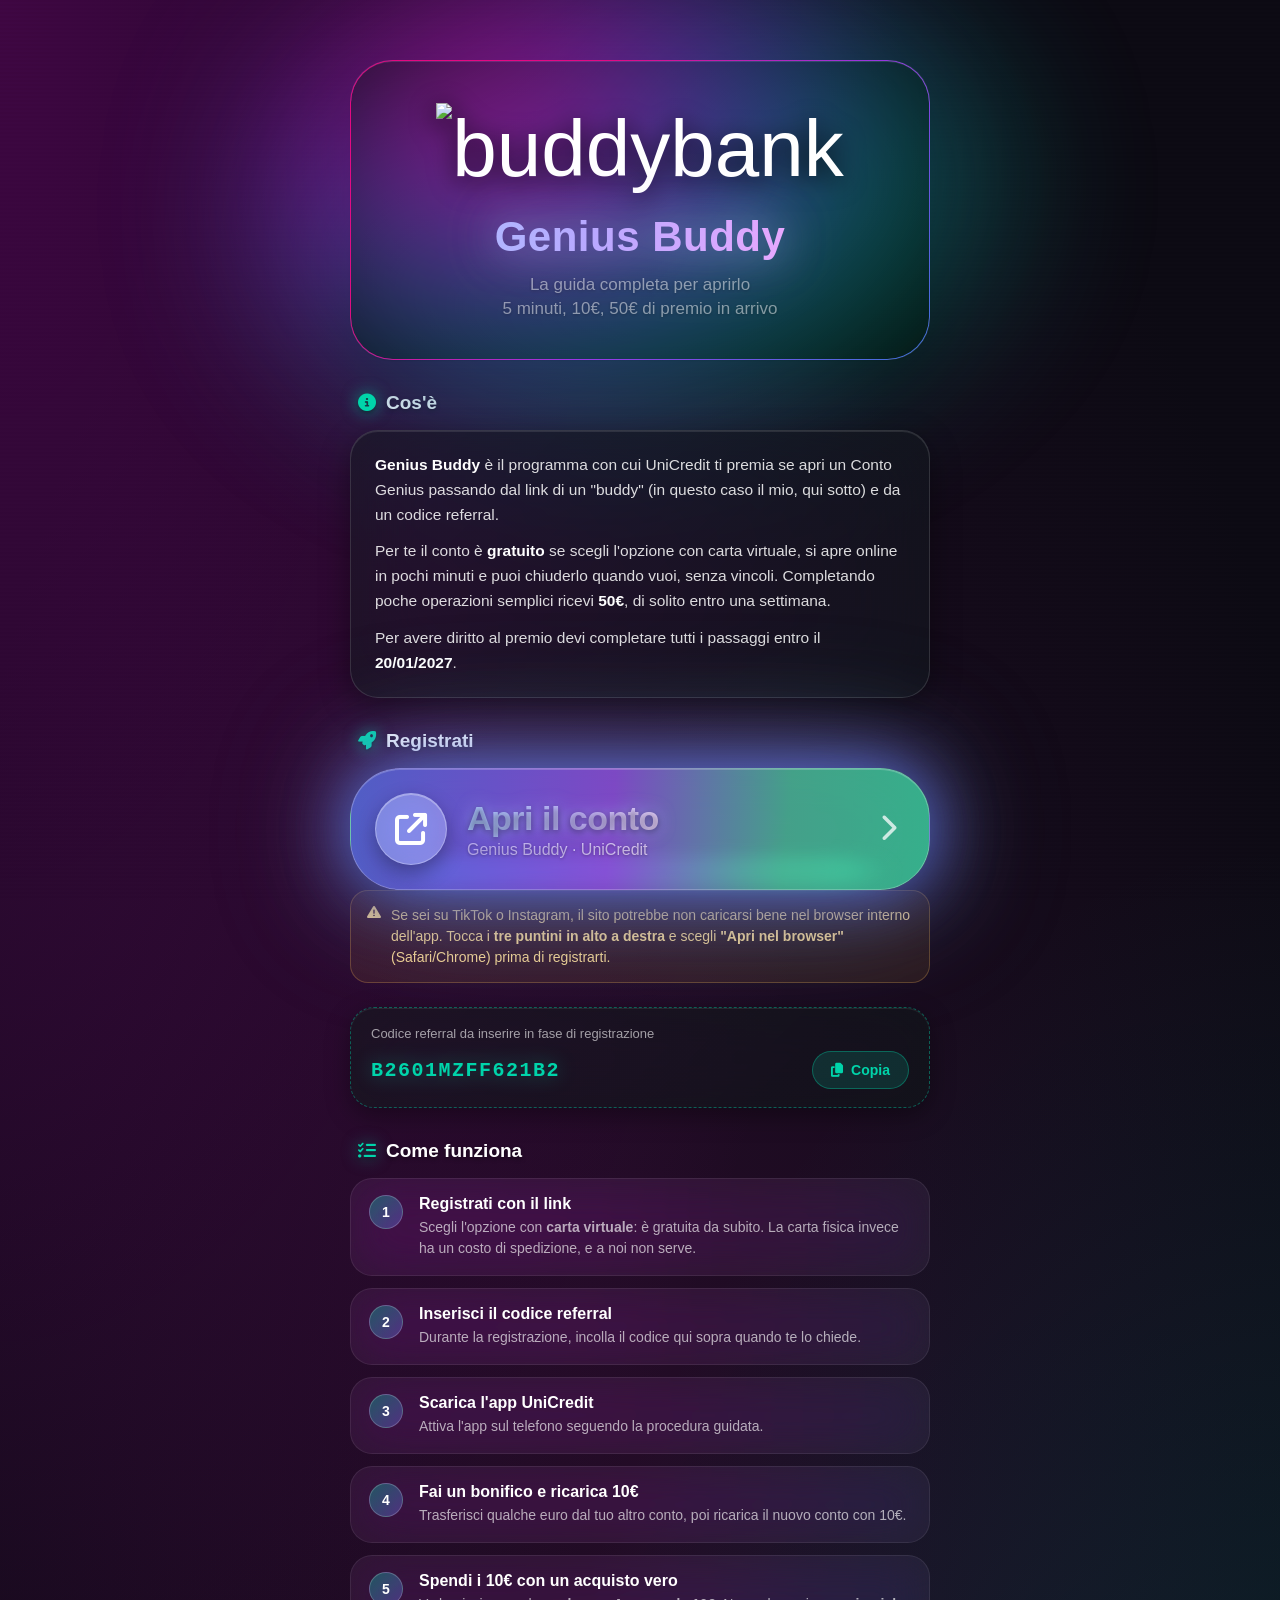
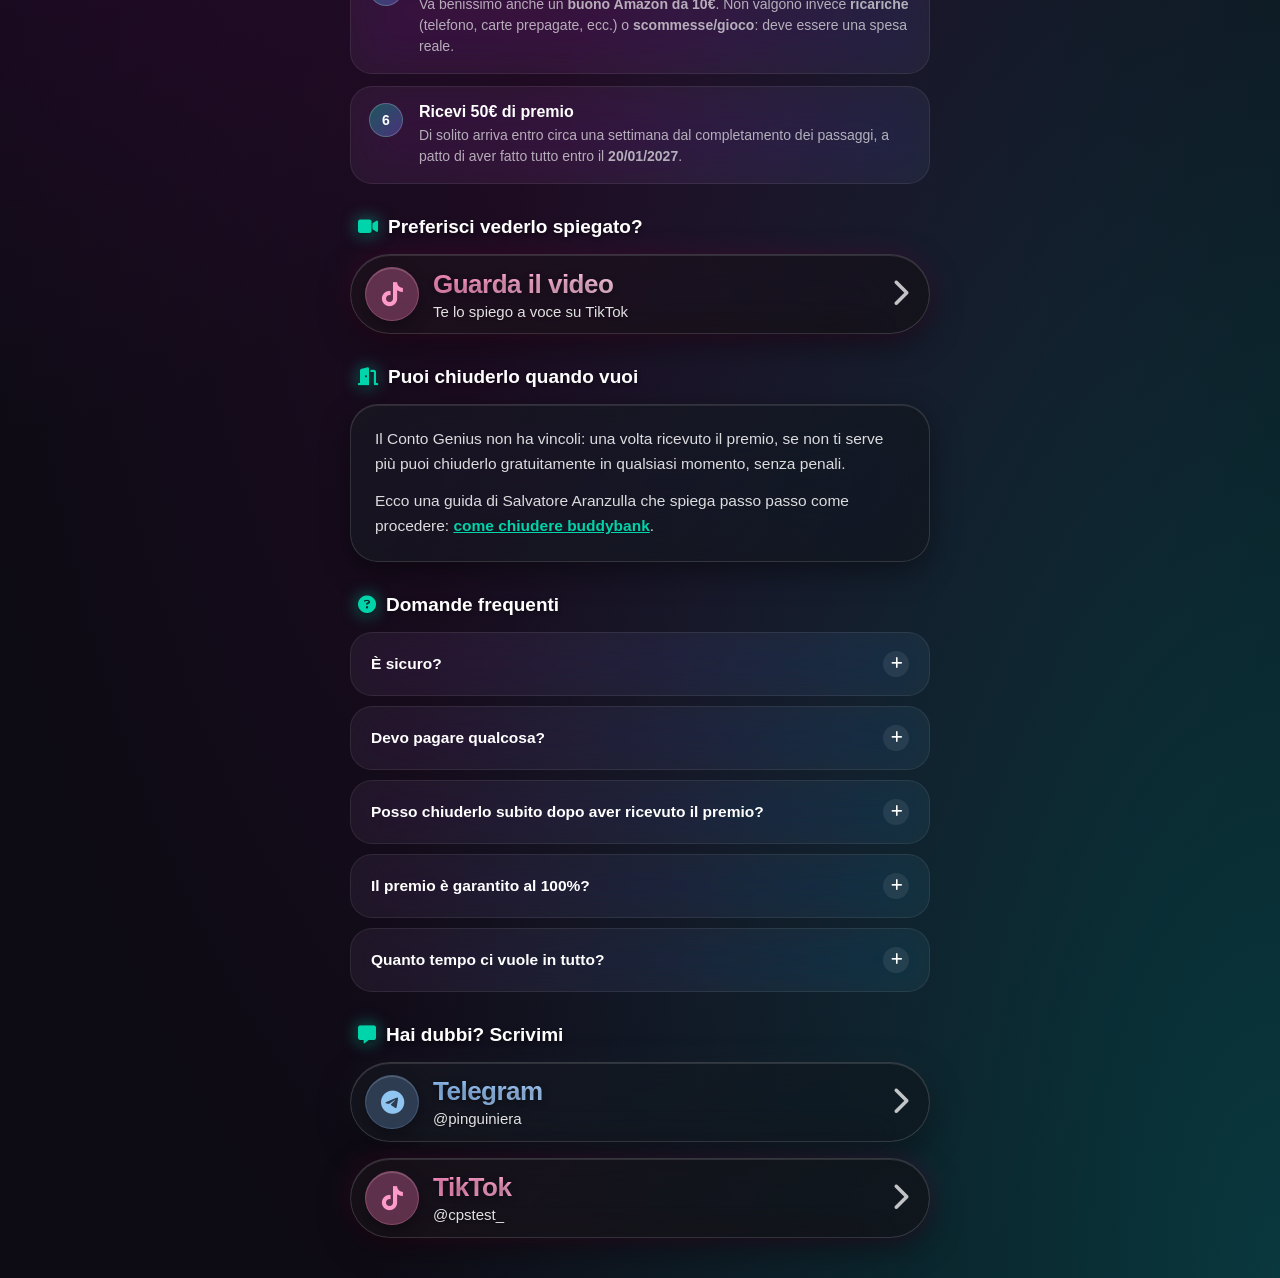
==== commit 0473c6b0: "Update buddy.html" ====
--- a/buddy.html
+++ b/buddy.html
@@ -4,7 +4,7 @@
 <meta charset="UTF-8">
 <meta name="viewport" content="width=device-width, initial-scale=1.0">
 <title>Conto Genius Buddy – Guida completa</title>
-<meta name="description" content="Come aprire il Conto Genius Buddy di UniCredit, passo dopo passo: registrazione, codice referral, ricarica e premio.">
+<meta name="description" content="Come aprire il Conto Genius Buddy di UniCredit e ricevere 50€ di premio: registrazione, codice referral, ricarica e spesa.">
 <link rel="stylesheet" href="https://cdnjs.cloudflare.com/ajax/libs/font-awesome/6.5.1/css/all.min.css">
 <link rel="stylesheet" href="styles.css">
 </head>
@@ -14,10 +14,10 @@
 
   <!-- HERO -->
   <div class="profile-card">
-    <div class="memoji">🐧</div>
+    <div class="memoji"><img src="https://play-lh.googleusercontent.com/kcEBqFcUKXTytOXOMrcuBJ-TuvMzY241g998zjkg5JytBsSx8lUswt63yciY1vngB9G8dzV--ZGHxMw76vpE" alt="buddybank"></div>
     <div class="handle">Genius Buddy</div>
     <p class="line">La guida completa per aprirlo</p>
-    <p class="line">5 minuti, 10€, un premio in arrivo</p>
+    <p class="line">5 minuti, 10€, 50€ di premio in arrivo</p>
   </div>
 
   <!-- COS'È -->
@@ -25,8 +25,9 @@
     <h3><i class="fa-solid fa-circle-info"></i> Cos'è</h3>
   </div>
   <div class="info-card">
-    <p><strong>Genius Buddy</strong> è il programma con cui UniCredit ti premia se apri un Conto Genius passando dal link di un "buddy" (in questo caso il mio 👇) e da un codice referral.</p>
-    <p>Per te il conto è <strong>gratuito</strong> se scegli l'opzione con carta virtuale, si apre online in pochi minuti e puoi chiuderlo quando vuoi, senza vincoli. Completando poche operazioni semplici arriva un premio in denaro, di solito entro una settimana.</p>
+    <p><strong>Genius Buddy</strong> è il programma con cui UniCredit ti premia se apri un Conto Genius passando dal link di un "buddy" (in questo caso il mio, qui sotto) e da un codice referral.</p>
+    <p>Per te il conto è <strong>gratuito</strong> se scegli l'opzione con carta virtuale, si apre online in pochi minuti e puoi chiuderlo quando vuoi, senza vincoli. Completando poche operazioni semplici ricevi <strong>50€</strong>, di solito entro una settimana.</p>
+    <p>Per avere diritto al premio devi completare tutti i passaggi entro il <strong>20/01/2027</strong>.</p>
   </div>
 
   <!-- CTA REGISTRAZIONE -->
@@ -96,15 +97,15 @@
     <div class="step">
       <div class="step-num">5</div>
       <div class="step-text">
-        <h4>Spendi i 10€ come vuoi</h4>
-        <p>Vanno bene anche un buono Amazon o un acquisto qualsiasi: l'importante è che il denaro venga effettivamente speso.</p>
+        <h4>Spendi i 10€ con un acquisto vero</h4>
+        <p>Va benissimo anche un <strong>buono Amazon da 10€</strong>. Non valgono invece <strong>ricariche</strong> (telefono, carte prepagate, ecc.) o <strong>scommesse/gioco</strong>: deve essere una spesa reale.</p>
       </div>
     </div>
     <div class="step">
       <div class="step-num">6</div>
       <div class="step-text">
-        <h4>Ricevi il premio</h4>
-        <p>Di solito arriva entro circa una settimana dal completamento dei passaggi.</p>
+        <h4>Ricevi 50€ di premio</h4>
+        <p>Di solito arriva entro circa una settimana dal completamento dei passaggi, a patto di aver fatto tutto entro il <strong>20/01/2027</strong>.</p>
       </div>
     </div>
   </div>
@@ -130,11 +131,7 @@
   </div>
   <div class="info-card">
     <p>Il Conto Genius non ha vincoli: una volta ricevuto il premio, se non ti serve più puoi chiuderlo gratuitamente in qualsiasi momento, senza penali.</p>
-    <p>Ecco una guida che spiega passo passo come procedere: <a href="#" style="color:#00d4aa; font-weight:600;">guida alla chiusura del conto</a>.</p>
-  </div>
-  <div class="notice">
-    <i class="fa-solid fa-pen"></i>
-    <span>Nota per Paolo: non ho trovato una guida di Aranzulla dedicata proprio al Conto Genius/UniCredit (esistono sue guide per Fineco, N26, Widiba, BBVA... ma non per UniCredit). Ho lasciato il link segnaposto sopra: mandami l'URL esatto che vuoi usare e lo sistemo, oppure lo cerco meglio io.</span>
+    <p>Ecco una guida di Salvatore Aranzulla che spiega passo passo come procedere: <a href="https://www.aranzulla.it/come-chiudere-buddybank-1283495.html" target="_blank" rel="noopener" style="color:#00d4aa; font-weight:600;">come chiudere buddybank</a>.</p>
   </div>
 
   <!-- FAQ -->
@@ -168,7 +165,7 @@
         Il premio è garantito al 100%?
         <span class="faq-icon"><i class="fa-solid fa-plus"></i></span>
       </button>
-      <div class="faq-answer"><p>Il premio dipende dalle condizioni della promozione attiva al momento della registrazione: verifica sempre i dettagli aggiornati sul sito UniCredit prima di procedere.</p></div>
+      <div class="faq-answer"><p>Sì, i <strong>50€</strong> sono garantiti a due condizioni: completa tutti i passaggi (registrazione, bonifico, ricarica e spesa dei 10€) entro il <strong>20/01/2027</strong>, e spendi i 10€ con un acquisto vero (va bene anche un buono Amazon da 10€), non con ricariche o scommesse.</p></div>
     </div>
     <div class="faq-item">
       <button class="faq-question">
@@ -192,11 +189,11 @@
       </div>
       <div class="arrow"><i class="fa-solid fa-chevron-right"></i></div>
     </a>
-    <a class="link" data-type="tiktok" href="https://www.tiktok.com/@pinguiniera" target="_blank" rel="noopener">
+    <a class="link" data-type="tiktok" href="https://www.tiktok.com/@cpstest_" target="_blank" rel="noopener">
       <div class="chip"><i class="fa-brands fa-tiktok"></i></div>
       <div class="label">
         <div class="title">TikTok</div>
-        <div class="sub">@pinguiniera</div>
+        <div class="sub">@cpstest_</div>
       </div>
       <div class="arrow"><i class="fa-solid fa-chevron-right"></i></div>
     </a>
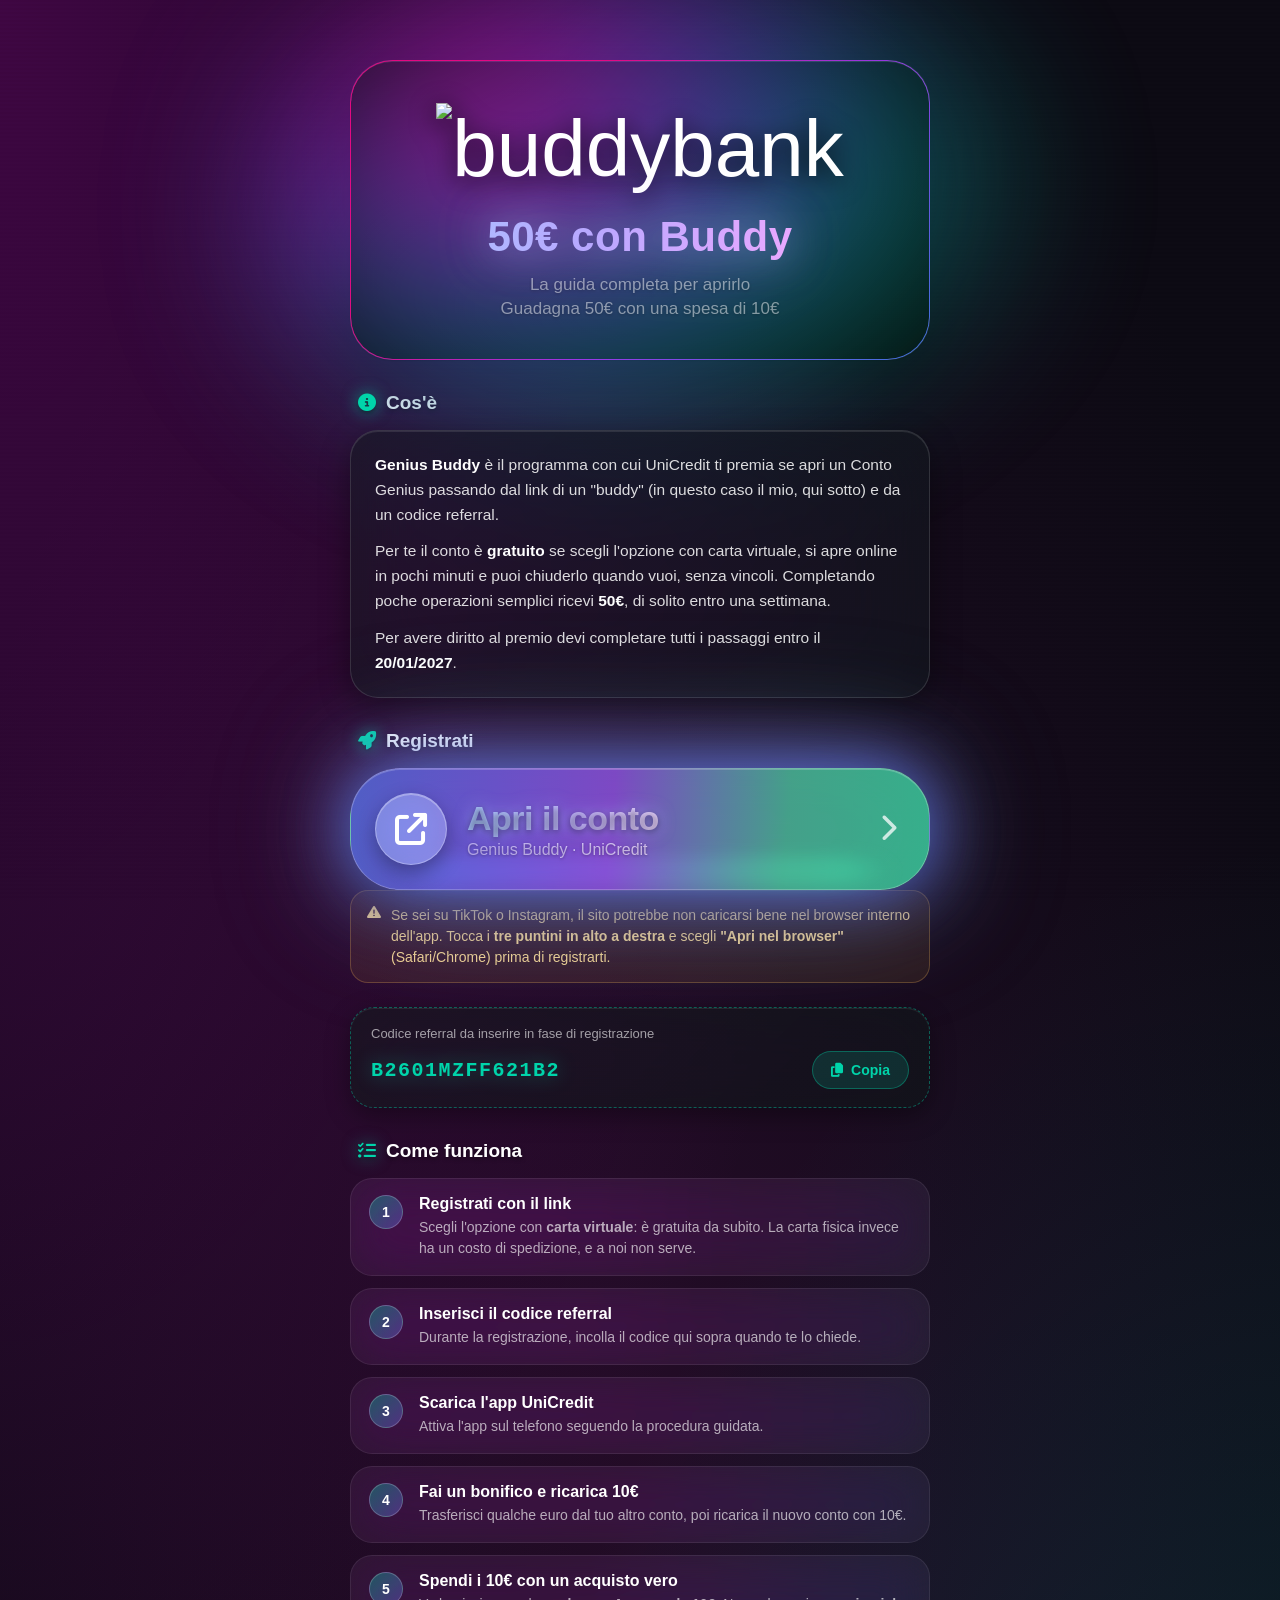
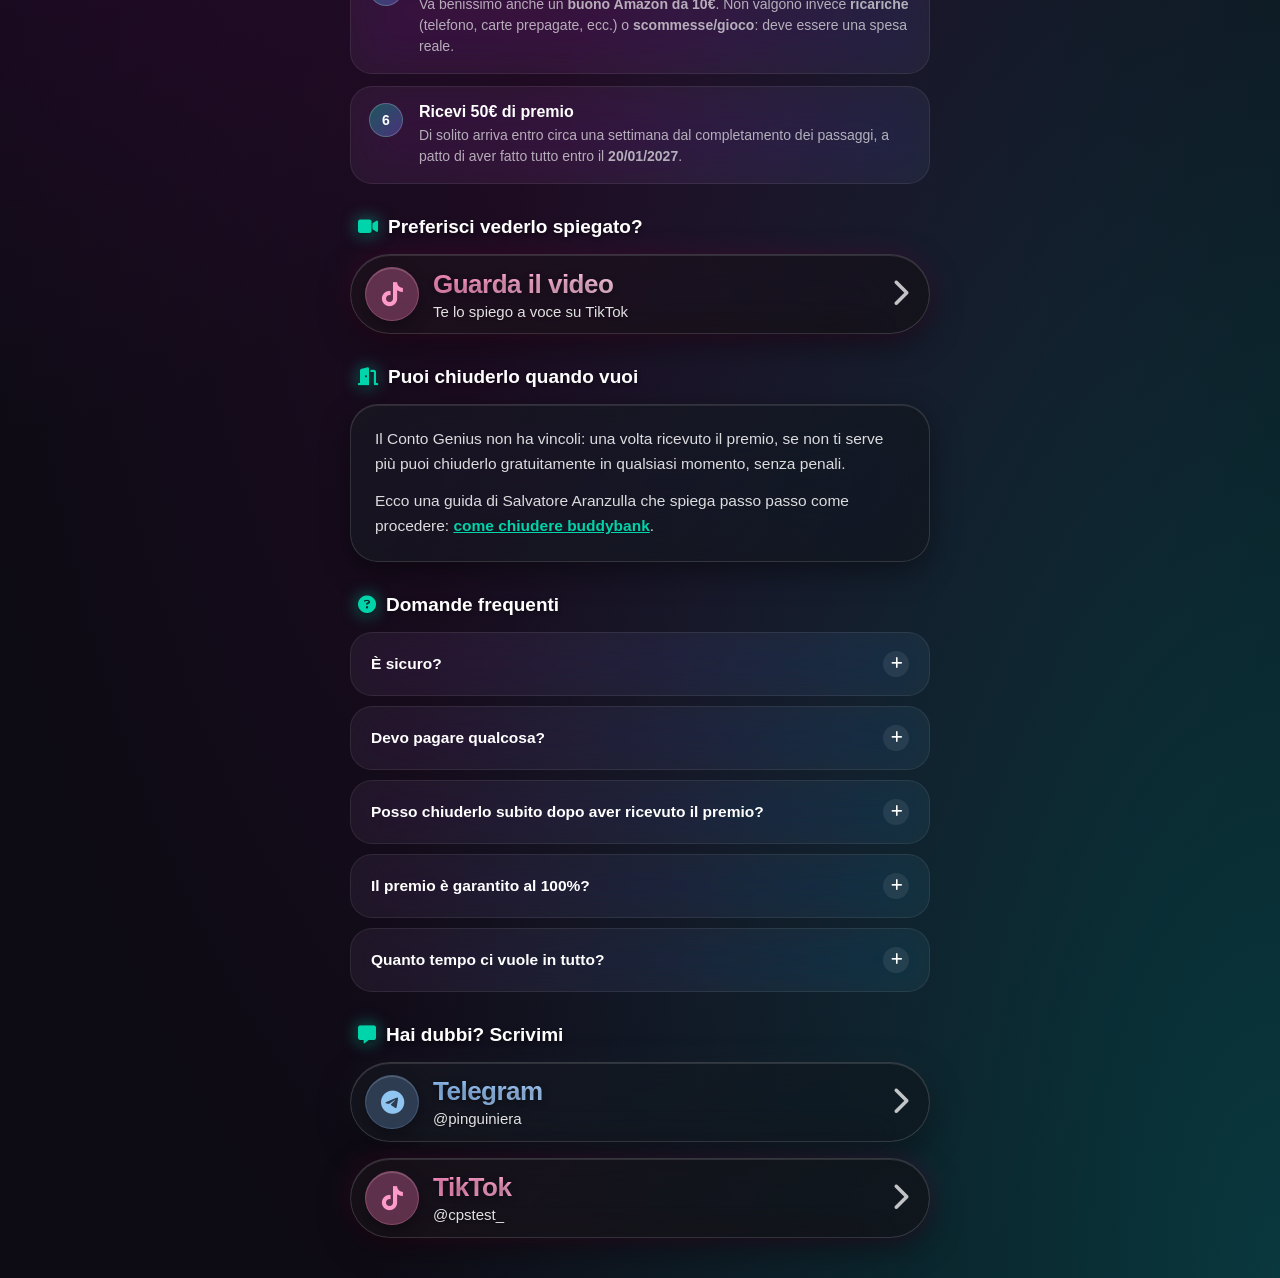
==== commit 03cad7b5: "Update buddy.html" ====
--- a/buddy.html
+++ b/buddy.html
@@ -15,9 +15,9 @@
   <!-- HERO -->
   <div class="profile-card">
     <div class="memoji"><img src="https://play-lh.googleusercontent.com/kcEBqFcUKXTytOXOMrcuBJ-TuvMzY241g998zjkg5JytBsSx8lUswt63yciY1vngB9G8dzV--ZGHxMw76vpE" alt="buddybank"></div>
-    <div class="handle">Genius Buddy</div>
+    <div class="handle">50€ con Buddy</div>
     <p class="line">La guida completa per aprirlo</p>
-    <p class="line">5 minuti, 10€, 50€ di premio in arrivo</p>
+    <p class="line">Guadagna 50€ con una spesa di 10€</p>
   </div>
 
   <!-- COS'È -->
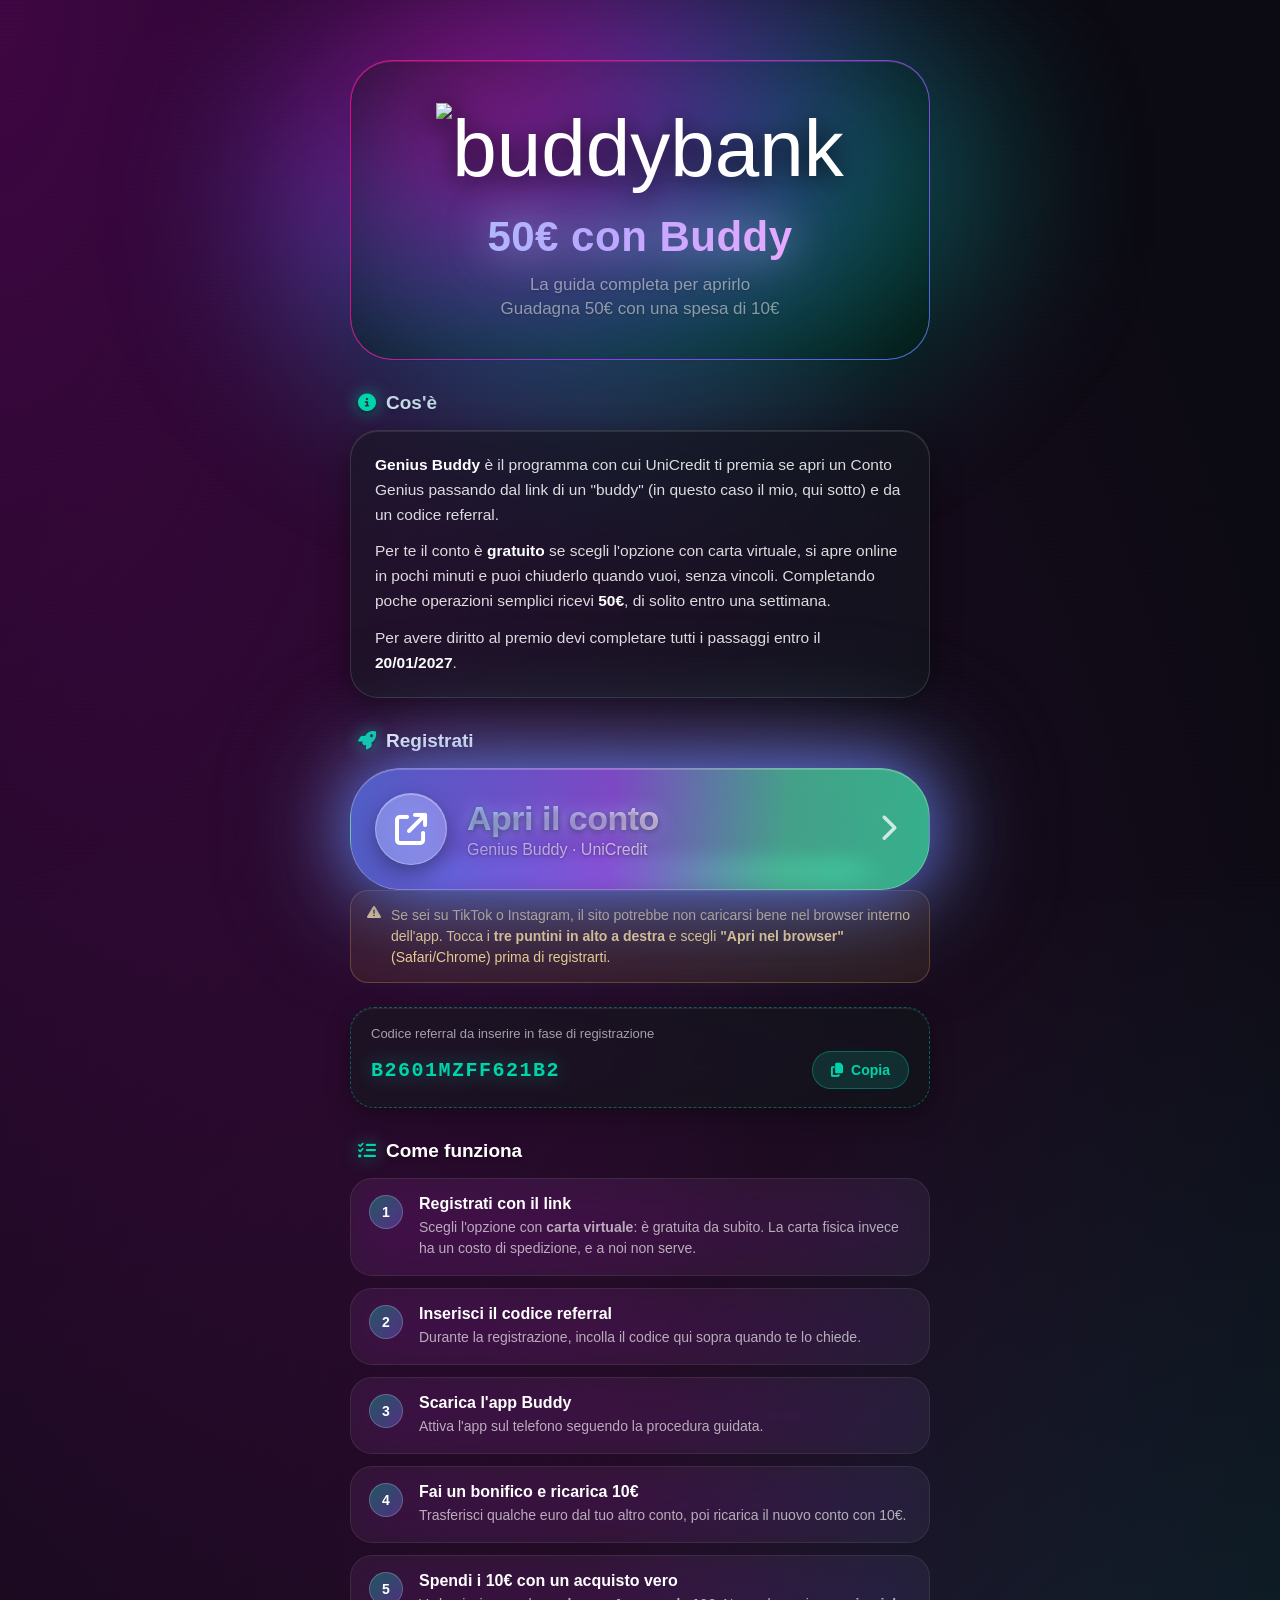
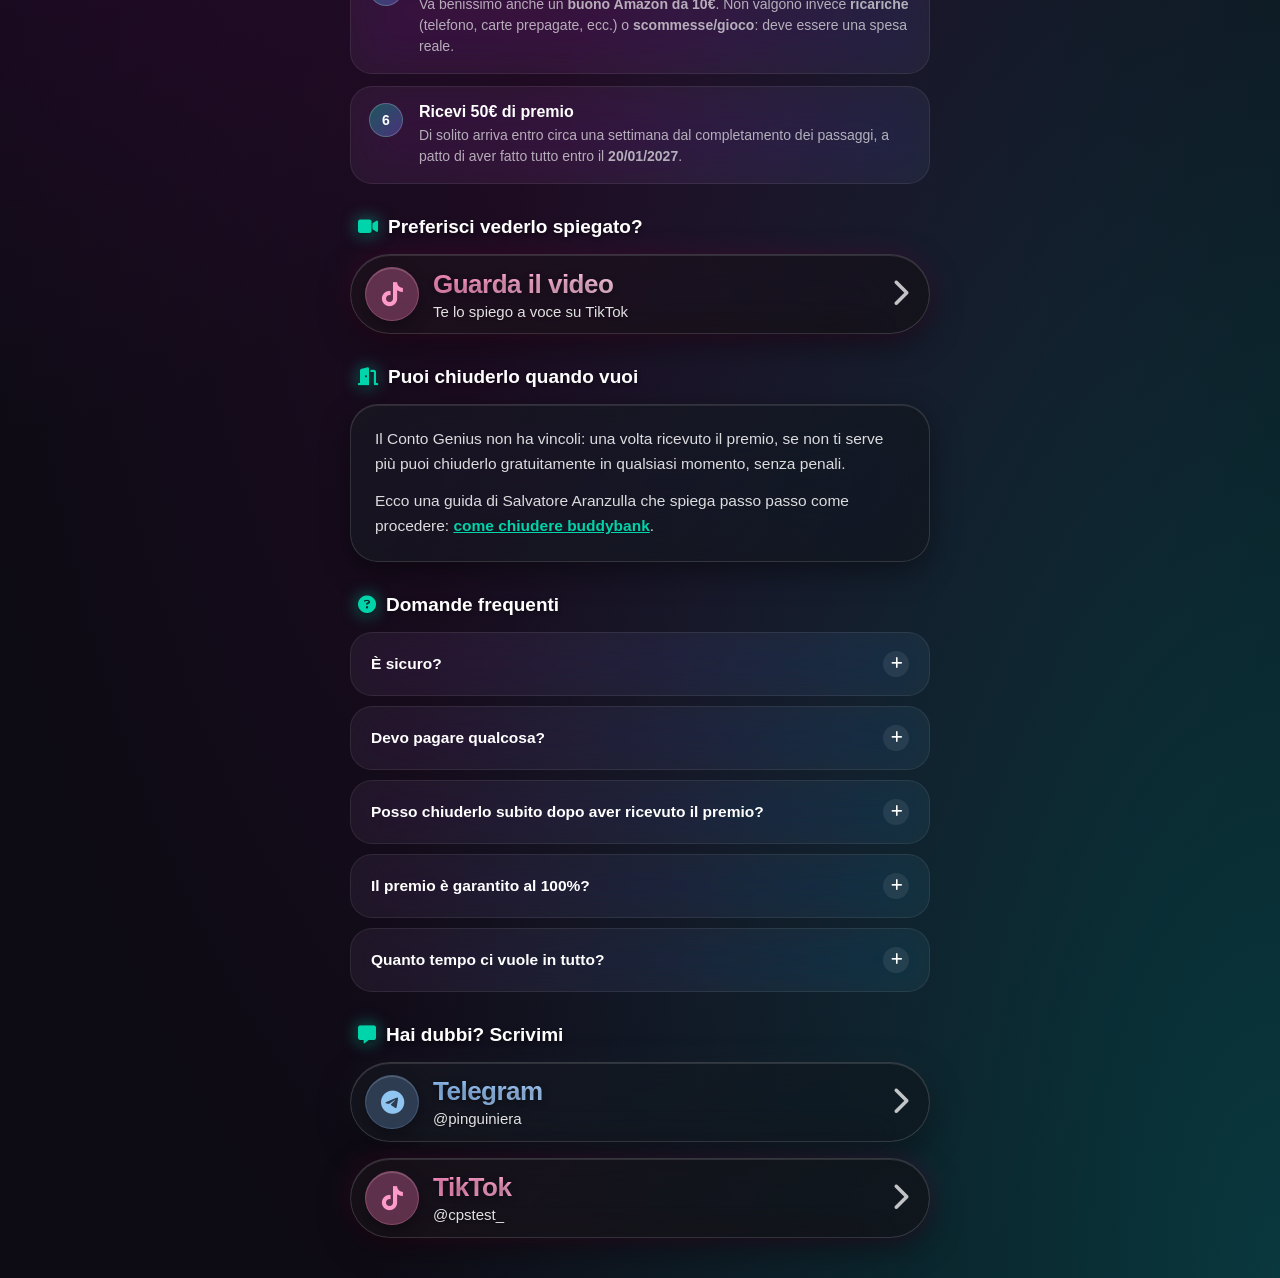
==== commit 686da18f: "Update app name from UniCredit to Buddy" ====
--- a/buddy.html
+++ b/buddy.html
@@ -83,7 +83,7 @@
     <div class="step">
       <div class="step-num">3</div>
       <div class="step-text">
-        <h4>Scarica l'app UniCredit</h4>
+        <h4>Scarica l'app Buddy</h4>
         <p>Attiva l'app sul telefono seguendo la procedura guidata.</p>
       </div>
     </div>
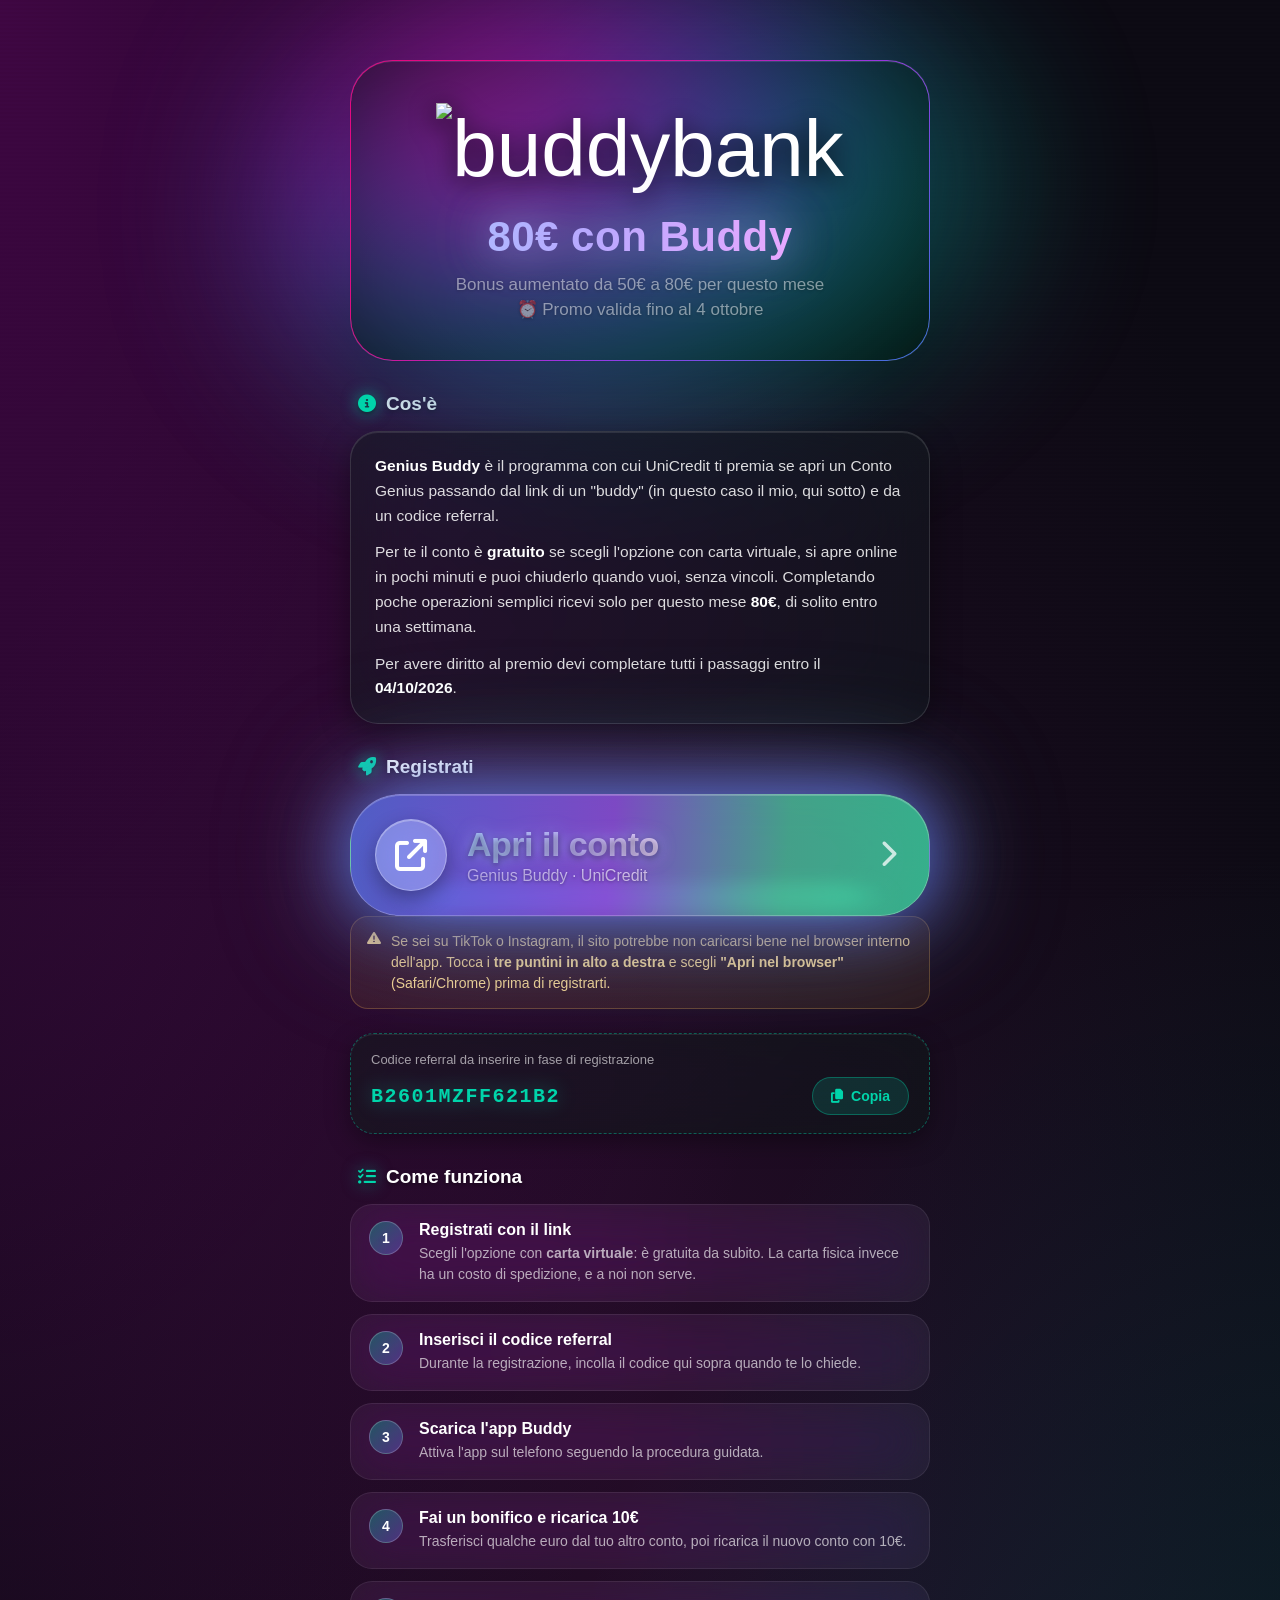
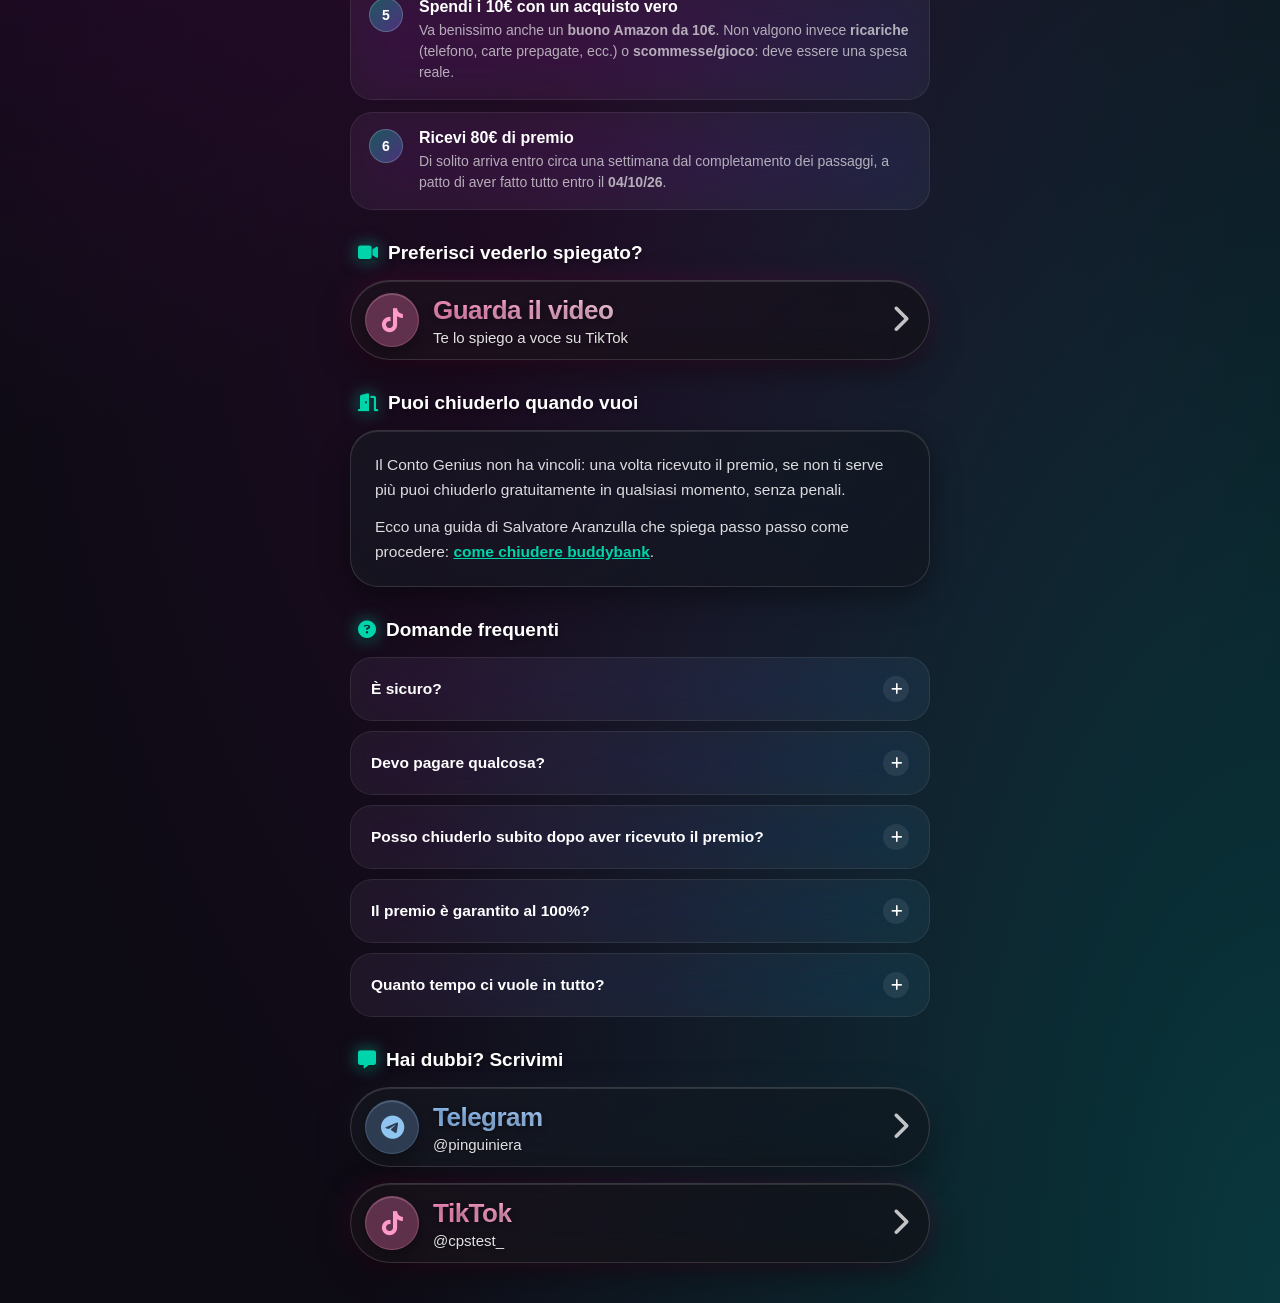
==== commit 6fa91d19: "Update bonus from 50€ to 80€ and adjust dates" ====
--- a/buddy.html
+++ b/buddy.html
@@ -15,9 +15,9 @@
   <!-- HERO -->
   <div class="profile-card">
     <div class="memoji"><img src="https://play-lh.googleusercontent.com/kcEBqFcUKXTytOXOMrcuBJ-TuvMzY241g998zjkg5JytBsSx8lUswt63yciY1vngB9G8dzV--ZGHxMw76vpE" alt="buddybank"></div>
-    <div class="handle">50€ con Buddy</div>
-    <p class="line">La guida completa per aprirlo</p>
-    <p class="line">Guadagna 50€ con una spesa di 10€</p>
+    <div class="handle">80€ con Buddy</div>
+    <p class="line">Bonus aumentato da 50€ a 80€ per questo mese</p>
+    <p class="line">⏰ Promo valida fino al 4 ottobre</p>
   </div>
 
   <!-- COS'È -->
@@ -26,8 +26,8 @@
   </div>
   <div class="info-card">
     <p><strong>Genius Buddy</strong> è il programma con cui UniCredit ti premia se apri un Conto Genius passando dal link di un "buddy" (in questo caso il mio, qui sotto) e da un codice referral.</p>
-    <p>Per te il conto è <strong>gratuito</strong> se scegli l'opzione con carta virtuale, si apre online in pochi minuti e puoi chiuderlo quando vuoi, senza vincoli. Completando poche operazioni semplici ricevi <strong>50€</strong>, di solito entro una settimana.</p>
-    <p>Per avere diritto al premio devi completare tutti i passaggi entro il <strong>20/01/2027</strong>.</p>
+    <p>Per te il conto è <strong>gratuito</strong> se scegli l'opzione con carta virtuale, si apre online in pochi minuti e puoi chiuderlo quando vuoi, senza vincoli. Completando poche operazioni semplici ricevi solo per questo mese <strong>80€</strong>, di solito entro una settimana.</p>
+    <p>Per avere diritto al premio devi completare tutti i passaggi entro il <strong>04/10/2026</strong>.</p>
   </div>
 
   <!-- CTA REGISTRAZIONE -->
@@ -104,8 +104,8 @@
     <div class="step">
       <div class="step-num">6</div>
       <div class="step-text">
-        <h4>Ricevi 50€ di premio</h4>
-        <p>Di solito arriva entro circa una settimana dal completamento dei passaggi, a patto di aver fatto tutto entro il <strong>20/01/2027</strong>.</p>
+        <h4>Ricevi 80€ di premio</h4>
+        <p>Di solito arriva entro circa una settimana dal completamento dei passaggi, a patto di aver fatto tutto entro il <strong>04/10/26</strong>.</p>
       </div>
     </div>
   </div>
@@ -165,7 +165,7 @@
         Il premio è garantito al 100%?
         <span class="faq-icon"><i class="fa-solid fa-plus"></i></span>
       </button>
-      <div class="faq-answer"><p>Sì, i <strong>50€</strong> sono garantiti a due condizioni: completa tutti i passaggi (registrazione, bonifico, ricarica e spesa dei 10€) entro il <strong>20/01/2027</strong>, e spendi i 10€ con un acquisto vero (va bene anche un buono Amazon da 10€), non con ricariche o scommesse.</p></div>
+      <div class="faq-answer"><p>Sì, gli <strong>80€</strong> sono garantiti a due condizioni: completa tutti i passaggi (registrazione, bonifico, ricarica e spesa dei 10€) entro il <strong>04/10/2027</strong>, e spendi i 10€ con un acquisto vero (va bene anche un buono Amazon da 10€), non con ricariche o scommesse.</p></div>
     </div>
     <div class="faq-item">
       <button class="faq-question">
